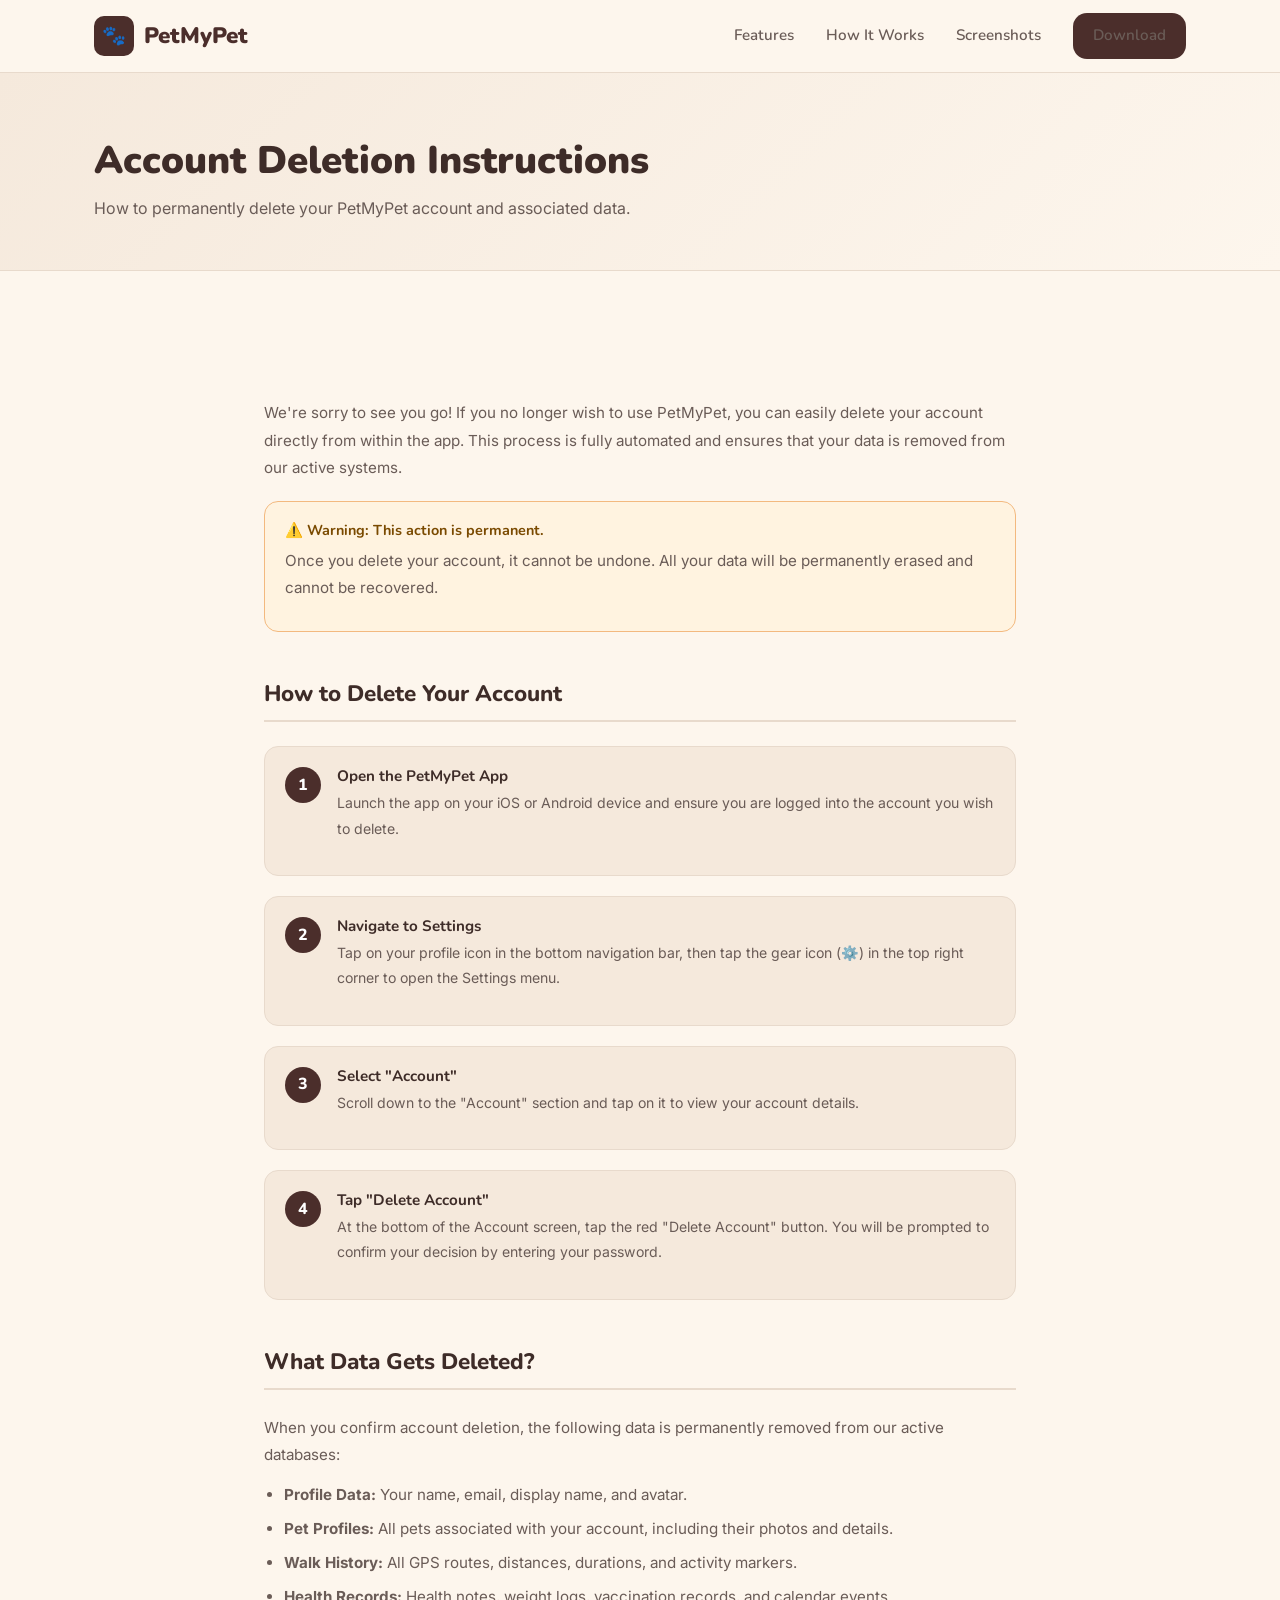
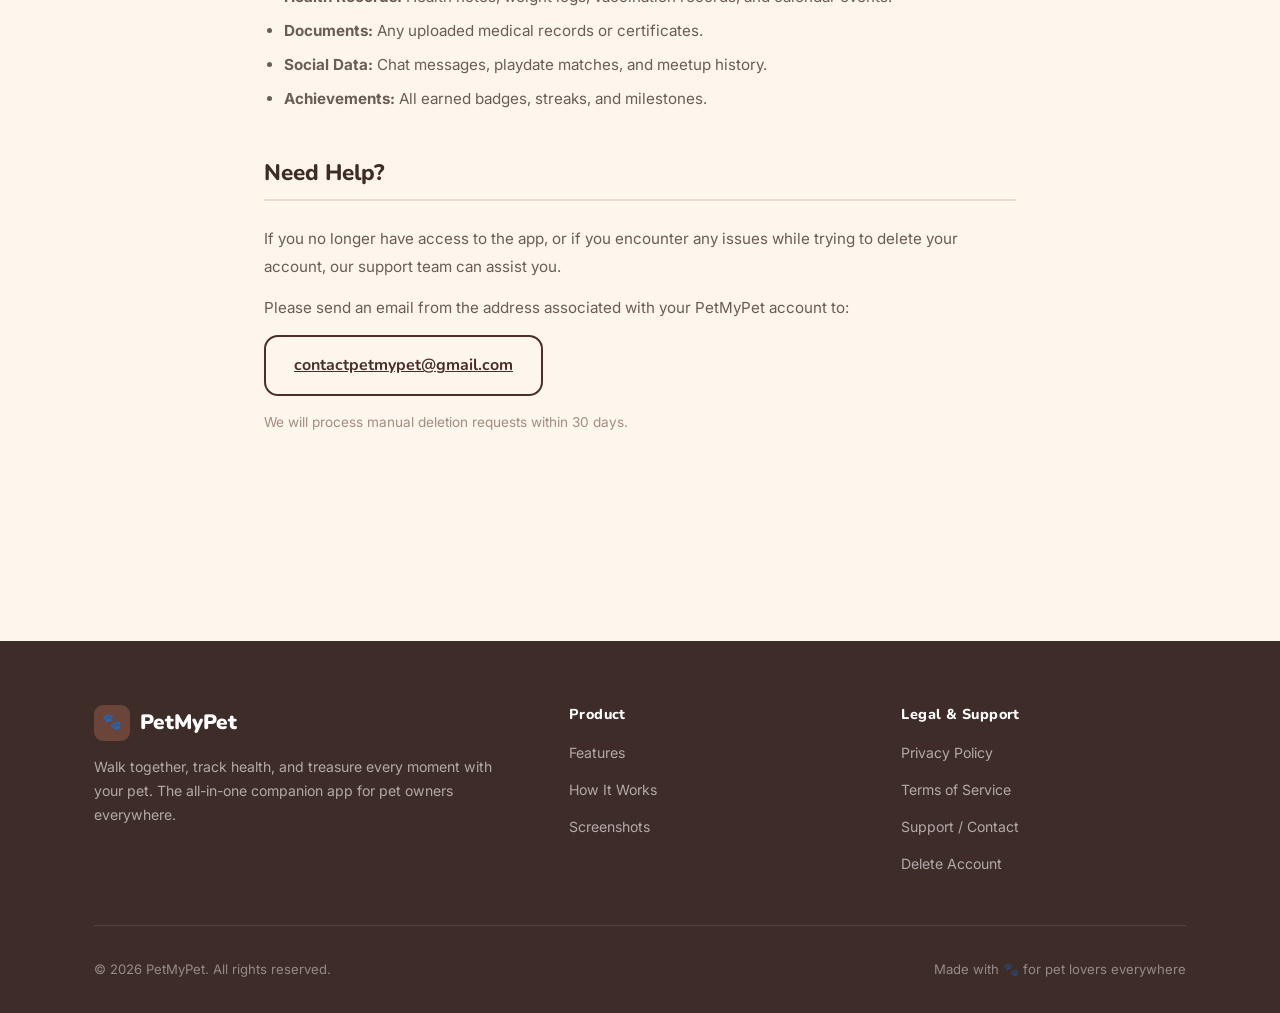
==== delete-account.html @ e05b7a48 "Initial commit: PetMyPet Landing Page and Supporting Pages" ====
<!DOCTYPE html>
<html lang="en">
<head>
  <meta charset="UTF-8" />
  <meta name="viewport" content="width=device-width, initial-scale=1.0" />
  <title>Account Deletion Instructions — PetMyPet</title>
  <meta name="description" content="Instructions on how to delete your PetMyPet account and data." />
  <link rel="stylesheet" href="css/style.css" />
  <link rel="preconnect" href="https://fonts.googleapis.com" />
  <link rel="preconnect" href="https://fonts.gstatic.com" crossorigin />
</head>
<body>

<!-- HEADER -->
<header class="header" role="banner">
  <div class="container">
    <div class="header-inner">
      <a href="index.html" class="logo" aria-label="PetMyPet Home">
        <div class="logo-icon" aria-hidden="true">🐾</div>
        PetMyPet
      </a>
      <nav class="nav" aria-label="Main navigation">
        <a href="index.html#features">Features</a>
        <a href="index.html#how-it-works">How It Works</a>
        <a href="index.html#screenshots">Screenshots</a>
        <a href="index.html#download" class="btn btn-primary btn-sm">Download</a>
      </nav>
      <button class="hamburger" aria-label="Open menu" aria-expanded="false">
        <span></span><span></span><span></span>
      </button>
    </div>
  </div>
  <nav class="mobile-nav" aria-label="Mobile navigation">
    <a href="index.html#features">Features</a>
    <a href="index.html#how-it-works">How It Works</a>
    <a href="index.html#screenshots">Screenshots</a>
    <a href="index.html#download">Download</a>
  </nav>
</header>

<!-- INNER HERO -->
<section class="inner-hero">
  <div class="container">
    <h1>Account Deletion Instructions</h1>
    <p>How to permanently delete your PetMyPet account and associated data.</p>
  </div>
</section>

<!-- CONTENT -->
<section class="inner-content">
  <div class="container" style="max-width: 800px; margin: 0 auto; padding: 64px 24px 96px;">
    
    <div class="inner-body">
      <p>We're sorry to see you go! If you no longer wish to use PetMyPet, you can easily delete your account directly from within the app. This process is fully automated and ensures that your data is removed from our active systems.</p>

      <div class="warning-box">
        <strong>⚠️ Warning: This action is permanent.</strong>
        <p>Once you delete your account, it cannot be undone. All your data will be permanently erased and cannot be recovered.</p>
      </div>

      <h3 style="font-family: 'Nunito', sans-serif; font-weight: 800; font-size: 1.4rem; margin: 48px 0 24px; padding-bottom: 12px; border-bottom: 2px solid var(--border);">How to Delete Your Account</h3>
      
      <div class="delete-steps">
        <div class="delete-step">
          <div class="delete-step-num">1</div>
          <div class="delete-step-body">
            <h4>Open the PetMyPet App</h4>
            <p>Launch the app on your iOS or Android device and ensure you are logged into the account you wish to delete.</p>
          </div>
        </div>
        <div class="delete-step">
          <div class="delete-step-num">2</div>
          <div class="delete-step-body">
            <h4>Navigate to Settings</h4>
            <p>Tap on your profile icon in the bottom navigation bar, then tap the gear icon (⚙️) in the top right corner to open the Settings menu.</p>
          </div>
        </div>
        <div class="delete-step">
          <div class="delete-step-num">3</div>
          <div class="delete-step-body">
            <h4>Select "Account"</h4>
            <p>Scroll down to the "Account" section and tap on it to view your account details.</p>
          </div>
        </div>
        <div class="delete-step">
          <div class="delete-step-num">4</div>
          <div class="delete-step-body">
            <h4>Tap "Delete Account"</h4>
            <p>At the bottom of the Account screen, tap the red "Delete Account" button. You will be prompted to confirm your decision by entering your password.</p>
          </div>
        </div>
      </div>

      <h3 style="font-family: 'Nunito', sans-serif; font-weight: 800; font-size: 1.4rem; margin: 48px 0 24px; padding-bottom: 12px; border-bottom: 2px solid var(--border);">What Data Gets Deleted?</h3>
      <p>When you confirm account deletion, the following data is permanently removed from our active databases:</p>
      <ul style="list-style: disc; padding-left: 20px; display: flex; flex-direction: column; gap: 8px; margin-bottom: 24px;">
        <li><strong>Profile Data:</strong> Your name, email, display name, and avatar.</li>
        <li><strong>Pet Profiles:</strong> All pets associated with your account, including their photos and details.</li>
        <li><strong>Walk History:</strong> All GPS routes, distances, durations, and activity markers.</li>
        <li><strong>Health Records:</strong> Health notes, weight logs, vaccination records, and calendar events.</li>
        <li><strong>Documents:</strong> Any uploaded medical records or certificates.</li>
        <li><strong>Social Data:</strong> Chat messages, playdate matches, and meetup history.</li>
        <li><strong>Achievements:</strong> All earned badges, streaks, and milestones.</li>
      </ul>

      <h3 style="font-family: 'Nunito', sans-serif; font-weight: 800; font-size: 1.4rem; margin: 48px 0 24px; padding-bottom: 12px; border-bottom: 2px solid var(--border);">Need Help?</h3>
      <p>If you no longer have access to the app, or if you encounter any issues while trying to delete your account, our support team can assist you.</p>
      <p>Please send an email from the address associated with your PetMyPet account to:</p>
      <p style="margin-top: 12px;">
        <a href="mailto:contactpetmypet@gmail.com" class="btn btn-outline">contactpetmypet@gmail.com</a>
      </p>
      <p style="font-size: 0.85rem; color: var(--muted); margin-top: 12px;">We will process manual deletion requests within 30 days.</p>

    </div>

  </div>
</section>

<!-- FOOTER -->
<footer class="footer" role="contentinfo">
  <div class="container">
    <div class="footer-top">
      <div class="footer-brand">
        <div class="footer-logo">
          <div class="footer-logo-icon" aria-hidden="true">🐾</div>
          PetMyPet
        </div>
        <p>Walk together, track health, and treasure every moment with your pet. The all-in-one companion app for pet owners everywhere.</p>
      </div>
      <div class="footer-col">
        <h5>Product</h5>
        <ul>
          <li><a href="index.html#features">Features</a></li>
          <li><a href="index.html#how-it-works">How It Works</a></li>
          <li><a href="index.html#screenshots">Screenshots</a></li>
        </ul>
      </div>
      <div class="footer-col">
        <h5>Legal &amp; Support</h5>
        <ul>
          <li><a href="privacy.html">Privacy Policy</a></li>
          <li><a href="terms.html">Terms of Service</a></li>
          <li><a href="support.html">Support / Contact</a></li>
          <li><a href="delete-account.html">Delete Account</a></li>
        </ul>
      </div>
    </div>
    <div class="footer-bottom">
      <p>&copy; 2026 PetMyPet. All rights reserved.</p>
      <p>Made with 🐾 for pet lovers everywhere</p>
    </div>
  </div>
</footer>

<script src="js/main.js"></script>
</body>
</html>
---- css/style.css ----
/* =========================================================
   PetMyPet — Main Stylesheet
   ========================================================= */

/* --- Google Fonts Import --- */
@import url('https://fonts.googleapis.com/css2?family=Nunito:wght@400;600;700;800;900&family=Inter:wght@400;500;600&display=swap');

/* --- CSS Variables --- */
:root {
  --bg:           #FDF6ED;
  --surface:      #F5E9DC;
  --primary:      #4B2E2B;
  --primary-hover:#6B453A;
  --muted:        #A68A7F;
  --text:         #3E2C28;
  --text-sec:     #6A5C57;
  --border:       #E8DACC;
  --sage:         #A9B388;
  --orange:       #F3B97F;
  --white:        #FFFFFF;
  --radius:       14px;
  --radius-sm:    8px;
  --shadow:       0 4px 24px rgba(75,46,43,0.08);
  --shadow-md:    0 8px 40px rgba(75,46,43,0.13);
  --transition:   0.3s ease;
}

/* --- Reset & Base --- */
*, *::before, *::after { box-sizing: border-box; margin: 0; padding: 0; }
html { scroll-behavior: smooth; font-size: 16px; }
body {
  font-family: 'Inter', sans-serif;
  background: var(--bg);
  color: var(--text);
  line-height: 1.7;
  overflow-x: hidden;
}
h1, h2, h3, h4, h5 {
  font-family: 'Nunito', sans-serif;
  color: var(--text);
  line-height: 1.25;
}
a { color: inherit; text-decoration: none; }
img { max-width: 100%; display: block; }
ul { list-style: none; }
button { cursor: pointer; font-family: inherit; }

/* --- Utility --- */
.container { max-width: 1140px; margin: 0 auto; padding: 0 24px; }
.section { padding: 96px 0; }
.section-sm { padding: 64px 0; }
.text-center { text-align: center; }
.text-muted { color: var(--text-sec); }

/* --- Buttons --- */
.btn {
  display: inline-flex;
  align-items: center;
  gap: 8px;
  padding: 14px 28px;
  border-radius: var(--radius);
  font-family: 'Nunito', sans-serif;
  font-weight: 700;
  font-size: 1rem;
  border: none;
  transition: background var(--transition), transform var(--transition), box-shadow var(--transition);
  cursor: pointer;
  white-space: nowrap;
}
.btn-primary {
  background: var(--primary);
  color: var(--white);
}
.btn-primary:hover {
  background: var(--primary-hover);
  transform: translateY(-2px);
  box-shadow: 0 6px 20px rgba(75,46,43,0.25);
}
.btn-outline {
  background: transparent;
  color: var(--primary);
  border: 2px solid var(--primary);
}
.btn-outline:hover {
  background: var(--primary);
  color: var(--white);
  transform: translateY(-2px);
}
.btn-sm { padding: 10px 20px; font-size: 0.9rem; }
.btn-lg { padding: 18px 36px; font-size: 1.1rem; }

/* --- Store Buttons --- */
.store-btn {
  display: inline-flex;
  align-items: center;
  gap: 10px;
  padding: 12px 22px;
  background: var(--primary);
  color: var(--white);
  border-radius: var(--radius);
  font-family: 'Nunito', sans-serif;
  font-weight: 700;
  font-size: 0.95rem;
  transition: background var(--transition), transform var(--transition), box-shadow var(--transition);
  border: none;
  text-decoration: none;
}
.store-btn:hover {
  background: var(--primary-hover);
  transform: translateY(-2px);
  box-shadow: 0 6px 20px rgba(75,46,43,0.25);
}
.store-btn svg { flex-shrink: 0; }
.store-btn-text { display: flex; flex-direction: column; line-height: 1.2; }
.store-btn-text small { font-size: 0.7rem; font-weight: 400; opacity: 0.85; }
.store-btn-text span { font-size: 1rem; font-weight: 800; }

/* =========================================================
   HEADER
   ========================================================= */
.header {
  position: sticky;
  top: 0;
  z-index: 1000;
  background: rgba(253,246,237,0.92);
  backdrop-filter: blur(12px);
  -webkit-backdrop-filter: blur(12px);
  border-bottom: 1px solid var(--border);
  transition: box-shadow var(--transition);
}
.header.scrolled { box-shadow: var(--shadow); }
.header-inner {
  display: flex;
  align-items: center;
  justify-content: space-between;
  height: 72px;
}
.logo {
  display: flex;
  align-items: center;
  gap: 10px;
  font-family: 'Nunito', sans-serif;
  font-weight: 900;
  font-size: 1.4rem;
  color: var(--primary);
}
.logo-icon {
  width: 40px; height: 40px;
  background: var(--primary);
  border-radius: 10px;
  display: flex; align-items: center; justify-content: center;
  color: var(--white);
  font-size: 1.2rem;
}
.nav { display: flex; align-items: center; gap: 32px; }
.nav a {
  font-family: 'Nunito', sans-serif;
  font-weight: 600;
  font-size: 0.95rem;
  color: var(--text-sec);
  transition: color var(--transition);
}
.nav a:hover { color: var(--primary); }
.hamburger {
  display: none;
  flex-direction: column;
  gap: 5px;
  background: none;
  border: none;
  padding: 4px;
  cursor: pointer;
}
.hamburger span {
  display: block;
  width: 24px; height: 2px;
  background: var(--primary);
  border-radius: 2px;
  transition: all var(--transition);
}
.mobile-nav {
  display: none;
  flex-direction: column;
  gap: 0;
  background: var(--bg);
  border-top: 1px solid var(--border);
  padding: 16px 24px;
}
.mobile-nav.open { display: flex; }
.mobile-nav a {
  font-family: 'Nunito', sans-serif;
  font-weight: 600;
  font-size: 1rem;
  color: var(--text);
  padding: 12px 0;
  border-bottom: 1px solid var(--border);
  transition: color var(--transition);
}
.mobile-nav a:last-child { border-bottom: none; }
.mobile-nav a:hover { color: var(--primary); }

/* =========================================================
   HERO
   ========================================================= */
.hero {
  position: relative;
  overflow: hidden;
  padding: 100px 0 80px;
  background: linear-gradient(135deg, #FDF6ED 0%, #F5E9DC 50%, #FDF6ED 100%);
}
.hero-bg-gradient {
  position: absolute;
  inset: 0;
  background:
    radial-gradient(ellipse 60% 50% at 70% 40%, rgba(243,185,127,0.18) 0%, transparent 70%),
    radial-gradient(ellipse 40% 40% at 20% 70%, rgba(169,179,136,0.12) 0%, transparent 70%);
  animation: gradientShift 8s ease-in-out infinite alternate;
  pointer-events: none;
}
@keyframes gradientShift {
  0%   { opacity: 0.7; transform: scale(1); }
  100% { opacity: 1;   transform: scale(1.05); }
}
.paw-bg {
  position: absolute;
  inset: 0;
  pointer-events: none;
  overflow: hidden;
}
.paw-bg::before, .paw-bg::after {
  content: '🐾';
  position: absolute;
  font-size: 120px;
  opacity: 0.04;
}
.paw-bg::before { top: 10%; left: 5%; transform: rotate(-20deg); }
.paw-bg::after  { bottom: 15%; right: 5%; transform: rotate(15deg); }

.hero-inner {
  position: relative;
  display: grid;
  grid-template-columns: 1fr 1fr;
  gap: 64px;
  align-items: center;
}
.hero-content { max-width: 560px; }
.hero-badge {
  display: inline-flex;
  align-items: center;
  gap: 6px;
  background: var(--surface);
  border: 1px solid var(--border);
  border-radius: 100px;
  padding: 6px 16px;
  font-size: 0.82rem;
  font-weight: 600;
  color: var(--primary);
  margin-bottom: 24px;
}
.hero h1 {
  font-size: clamp(2.2rem, 4vw, 3.2rem);
  font-weight: 900;
  line-height: 1.15;
  margin-bottom: 20px;
  color: var(--text);
}
.hero h1 .accent { color: var(--primary); }
.hero p {
  font-size: 1.1rem;
  color: var(--text-sec);
  margin-bottom: 36px;
  line-height: 1.75;
}
.hero-actions {
  display: flex;
  flex-wrap: wrap;
  gap: 14px;
  margin-bottom: 36px;
}
.hero-waitlist {
  display: flex;
  gap: 10px;
  flex-wrap: wrap;
}
.hero-waitlist input {
  flex: 1;
  min-width: 220px;
  padding: 14px 18px;
  border: 1.5px solid var(--border);
  border-radius: var(--radius);
  background: var(--white);
  font-family: 'Inter', sans-serif;
  font-size: 0.95rem;
  color: var(--text);
  outline: none;
  transition: border-color var(--transition), box-shadow var(--transition);
}
.hero-waitlist input:focus {
  border-color: var(--primary);
  box-shadow: 0 0 0 3px rgba(75,46,43,0.1);
}
.hero-waitlist input::placeholder { color: var(--muted); }

/* Phone Mockup */
.hero-visual { display: flex; justify-content: center; align-items: center; }
.phone-mockup-wrap {
  position: relative;
  display: flex;
  justify-content: center;
}
.phone-mockup {
  width: 280px;
  background: var(--primary);
  border-radius: 40px;
  padding: 12px;
  box-shadow: var(--shadow-md), 0 0 0 2px rgba(75,46,43,0.12);
  position: relative;
  animation: floatPhone 4s ease-in-out infinite;
}
@keyframes floatPhone {
  0%, 100% { transform: translateY(0px); }
  50%       { transform: translateY(-12px); }
}
.phone-screen {
  background: var(--bg);
  border-radius: 30px;
  overflow: hidden;
  aspect-ratio: 9/19;
  display: flex;
  flex-direction: column;
}
.phone-notch {
  width: 80px; height: 22px;
  background: var(--primary);
  border-radius: 0 0 14px 14px;
  margin: 0 auto 8px;
}
.phone-ui {
  padding: 0 14px 14px;
  flex: 1;
  display: flex;
  flex-direction: column;
  gap: 10px;
}
.phone-ui-header {
  display: flex;
  justify-content: space-between;
  align-items: center;
}
.phone-ui-title {
  font-family: 'Nunito', sans-serif;
  font-weight: 800;
  font-size: 0.9rem;
  color: var(--text);
}
.phone-ui-avatar {
  width: 28px; height: 28px;
  border-radius: 50%;
  background: var(--orange);
}
.phone-ui-card {
  background: var(--surface);
  border-radius: 12px;
  padding: 10px 12px;
  border: 1px solid var(--border);
}
.phone-ui-card-title {
  font-family: 'Nunito', sans-serif;
  font-weight: 700;
  font-size: 0.72rem;
  color: var(--text);
  margin-bottom: 4px;
}
.phone-ui-bar-wrap { display: flex; flex-direction: column; gap: 4px; }
.phone-ui-bar {
  height: 6px;
  border-radius: 6px;
  background: var(--border);
  overflow: hidden;
}
.phone-ui-bar-fill {
  height: 100%;
  border-radius: 6px;
  background: var(--primary);
}
.phone-ui-map {
  background: linear-gradient(135deg, #d4e6c3, #b8d4a8);
  border-radius: 12px;
  height: 80px;
  display: flex;
  align-items: center;
  justify-content: center;
  font-size: 1.8rem;
  position: relative;
  overflow: hidden;
}
.phone-ui-map::after {
  content: '';
  position: absolute;
  width: 60%;
  height: 3px;
  background: var(--primary);
  border-radius: 2px;
  top: 50%;
  left: 20%;
  transform: rotate(-15deg);
  opacity: 0.6;
}
.phone-ui-stats {
  display: grid;
  grid-template-columns: 1fr 1fr;
  gap: 8px;
}
.phone-ui-stat {
  background: var(--surface);
  border-radius: 10px;
  padding: 8px 10px;
  border: 1px solid var(--border);
}
.phone-ui-stat-val {
  font-family: 'Nunito', sans-serif;
  font-weight: 800;
  font-size: 0.9rem;
  color: var(--primary);
}
.phone-ui-stat-label {
  font-size: 0.62rem;
  color: var(--text-sec);
}
.phone-mockup-deco {
  position: absolute;
  width: 60px; height: 60px;
  border-radius: 50%;
  background: var(--orange);
  opacity: 0.25;
  top: -20px; right: -20px;
}
.phone-mockup-deco2 {
  position: absolute;
  width: 40px; height: 40px;
  border-radius: 50%;
  background: var(--sage);
  opacity: 0.3;
  bottom: 20px; left: -20px;
}

/* =========================================================
   SECTION HEADINGS
   ========================================================= */
.section-tag {
  display: inline-block;
  background: var(--surface);
  color: var(--primary);
  font-family: 'Nunito', sans-serif;
  font-weight: 700;
  font-size: 0.8rem;
  letter-spacing: 0.08em;
  text-transform: uppercase;
  padding: 5px 14px;
  border-radius: 100px;
  border: 1px solid var(--border);
  margin-bottom: 14px;
}
.section-heading {
  font-size: clamp(1.8rem, 3vw, 2.5rem);
  font-weight: 900;
  margin-bottom: 16px;
}
.section-sub {
  font-size: 1.05rem;
  color: var(--text-sec);
  max-width: 560px;
  margin: 0 auto 48px;
}

/* =========================================================
   FEATURE SECTIONS (alternating)
   ========================================================= */
.features { background: var(--bg); }
.feature-block {
  display: grid;
  grid-template-columns: 1fr 1fr;
  gap: 72px;
  align-items: center;
  padding: 72px 0;
  border-bottom: 1px solid var(--border);
}
.feature-block:last-child { border-bottom: none; }
.feature-block.reverse { direction: rtl; }
.feature-block.reverse > * { direction: ltr; }

.feature-content {}
.feature-icon-wrap {
  width: 52px; height: 52px;
  border-radius: 14px;
  background: var(--surface);
  border: 1px solid var(--border);
  display: flex; align-items: center; justify-content: center;
  font-size: 1.5rem;
  margin-bottom: 20px;
}
.feature-content h3 {
  font-size: 1.7rem;
  font-weight: 800;
  margin-bottom: 14px;
}
.feature-content p {
  color: var(--text-sec);
  margin-bottom: 24px;
  line-height: 1.75;
}
.feature-list {
  display: flex;
  flex-direction: column;
  gap: 10px;
}
.feature-list li {
  display: flex;
  align-items: flex-start;
  gap: 10px;
  font-size: 0.95rem;
  color: var(--text-sec);
}
.feature-list li::before {
  content: '';
  flex-shrink: 0;
  width: 18px; height: 18px;
  border-radius: 50%;
  background: var(--sage);
  margin-top: 3px;
  display: flex; align-items: center; justify-content: center;
  background-image: url("data:image/svg+xml,%3Csvg xmlns='http://www.w3.org/2000/svg' width='10' height='10' viewBox='0 0 10 10'%3E%3Cpath d='M2 5l2 2 4-4' stroke='%23fff' stroke-width='1.5' fill='none' stroke-linecap='round' stroke-linejoin='round'/%3E%3C/svg%3E");
  background-repeat: no-repeat;
  background-position: center;
}

.feature-phone {
  display: flex;
  justify-content: center;
}
.feature-phone-mockup {
  width: 220px;
  background: var(--primary);
  border-radius: 36px;
  padding: 10px;
  box-shadow: var(--shadow-md);
}
.feature-phone-screen {
  background: var(--bg);
  border-radius: 28px;
  overflow: hidden;
  aspect-ratio: 9/19;
  display: flex;
  flex-direction: column;
  padding: 12px;
  gap: 8px;
}
.feature-phone-notch {
  width: 60px; height: 16px;
  background: var(--primary);
  border-radius: 0 0 10px 10px;
  margin: 0 auto 4px;
}
.fp-header {
  font-family: 'Nunito', sans-serif;
  font-weight: 800;
  font-size: 0.75rem;
  color: var(--text);
  padding-bottom: 6px;
  border-bottom: 1px solid var(--border);
}
.fp-card {
  background: var(--surface);
  border-radius: 10px;
  padding: 8px 10px;
  border: 1px solid var(--border);
}
.fp-card-title {
  font-family: 'Nunito', sans-serif;
  font-weight: 700;
  font-size: 0.65rem;
  color: var(--text);
  margin-bottom: 4px;
}
.fp-row {
  display: flex;
  justify-content: space-between;
  align-items: center;
  gap: 6px;
}
.fp-tag {
  background: var(--primary);
  color: var(--white);
  font-size: 0.55rem;
  font-weight: 700;
  padding: 2px 7px;
  border-radius: 100px;
}
.fp-tag-sage {
  background: var(--sage);
  color: var(--white);
  font-size: 0.55rem;
  font-weight: 700;
  padding: 2px 7px;
  border-radius: 100px;
}
.fp-tag-orange {
  background: var(--orange);
  color: var(--text);
  font-size: 0.55rem;
  font-weight: 700;
  padding: 2px 7px;
  border-radius: 100px;
}
.fp-map {
  background: linear-gradient(135deg, #d4e6c3, #b8d4a8);
  border-radius: 10px;
  height: 60px;
  display: flex; align-items: center; justify-content: center;
  font-size: 1.4rem;
}
.fp-bar-wrap { display: flex; flex-direction: column; gap: 4px; }
.fp-bar {
  height: 5px;
  border-radius: 5px;
  background: var(--border);
  overflow: hidden;
}
.fp-bar-fill {
  height: 100%;
  border-radius: 5px;
}
.fp-avatars {
  display: flex;
  gap: -4px;
}
.fp-avatar {
  width: 22px; height: 22px;
  border-radius: 50%;
  border: 2px solid var(--white);
  margin-left: -4px;
}
.fp-avatar:first-child { margin-left: 0; }

/* =========================================================
   HOW IT WORKS
   ========================================================= */
.how-it-works { background: var(--surface); }
.steps-grid {
  display: grid;
  grid-template-columns: repeat(3, 1fr);
  gap: 32px;
  position: relative;
}
.steps-grid::before {
  content: '';
  position: absolute;
  top: 36px;
  left: calc(16.66% + 20px);
  right: calc(16.66% + 20px);
  height: 2px;
  background: var(--border);
  z-index: 0;
}
.step-card {
  background: var(--bg);
  border-radius: var(--radius);
  padding: 36px 28px;
  border: 1px solid var(--border);
  text-align: center;
  position: relative;
  z-index: 1;
  box-shadow: var(--shadow);
  transition: transform var(--transition), box-shadow var(--transition);
}
.step-card:hover {
  transform: translateY(-4px);
  box-shadow: var(--shadow-md);
}
.step-number {
  width: 52px; height: 52px;
  border-radius: 50%;
  background: var(--primary);
  color: var(--white);
  font-family: 'Nunito', sans-serif;
  font-weight: 900;
  font-size: 1.2rem;
  display: flex; align-items: center; justify-content: center;
  margin: 0 auto 20px;
}
.step-icon { font-size: 2.4rem; margin-bottom: 16px; }
.step-card h3 {
  font-size: 1.1rem;
  font-weight: 800;
  margin-bottom: 10px;
}
.step-card p { font-size: 0.9rem; color: var(--text-sec); }
.step-pets {
  display: flex;
  flex-wrap: wrap;
  gap: 6px;
  justify-content: center;
  margin-top: 12px;
}
.step-pet-tag {
  background: var(--surface);
  border: 1px solid var(--border);
  border-radius: 100px;
  padding: 3px 10px;
  font-size: 0.72rem;
  font-weight: 600;
  color: var(--text-sec);
}

/* =========================================================
   SCREENSHOT CAROUSEL
   ========================================================= */
.screenshots { background: var(--bg); overflow: hidden; }
.carousel-track-wrap {
  overflow-x: auto;
  scrollbar-width: none;
  -ms-overflow-style: none;
  padding-bottom: 16px;
  cursor: grab;
}
.carousel-track-wrap::-webkit-scrollbar { display: none; }
.carousel-track-wrap:active { cursor: grabbing; }
.carousel-track {
  display: flex;
  gap: 24px;
  padding: 16px 24px 8px;
  width: max-content;
}
.carousel-item {
  flex-shrink: 0;
  width: 200px;
}
.carousel-phone {
  width: 200px;
  background: var(--primary);
  border-radius: 32px;
  padding: 9px;
  box-shadow: var(--shadow-md);
  transition: transform var(--transition);
}
.carousel-phone:hover { transform: scale(1.03) translateY(-4px); }
.carousel-screen {
  background: var(--bg);
  border-radius: 25px;
  overflow: hidden;
  aspect-ratio: 9/19;
  display: flex;
  flex-direction: column;
  padding: 10px;
  gap: 7px;
}
.carousel-notch {
  width: 55px; height: 14px;
  background: var(--primary);
  border-radius: 0 0 9px 9px;
  margin: 0 auto 4px;
}
.cs-label {
  font-family: 'Nunito', sans-serif;
  font-weight: 800;
  font-size: 0.62rem;
  color: var(--text);
  text-align: center;
  margin-top: 4px;
  color: var(--text-sec);
}
.cs-title {
  font-family: 'Nunito', sans-serif;
  font-weight: 800;
  font-size: 0.68rem;
  color: var(--text);
  padding-bottom: 5px;
  border-bottom: 1px solid var(--border);
}
.cs-card {
  background: var(--surface);
  border-radius: 8px;
  padding: 6px 8px;
  border: 1px solid var(--border);
}
.cs-card-title {
  font-family: 'Nunito', sans-serif;
  font-weight: 700;
  font-size: 0.58rem;
  color: var(--text);
  margin-bottom: 3px;
}
.cs-bar {
  height: 4px;
  border-radius: 4px;
  background: var(--border);
  overflow: hidden;
  margin-bottom: 2px;
}
.cs-bar-fill {
  height: 100%;
  border-radius: 4px;
}
.cs-map {
  background: linear-gradient(135deg, #d4e6c3, #b8d4a8);
  border-radius: 8px;
  height: 55px;
  display: flex; align-items: center; justify-content: center;
  font-size: 1.2rem;
}
.cs-avatar-row {
  display: flex;
  gap: 4px;
  align-items: center;
}
.cs-avatar {
  width: 20px; height: 20px;
  border-radius: 50%;
  background: var(--orange);
  border: 1.5px solid var(--white);
}
.cs-avatar.sage { background: var(--sage); }
.cs-avatar.muted { background: var(--muted); }
.cs-dot-row {
  display: flex;
  gap: 3px;
  justify-content: center;
  margin-top: 4px;
}
.cs-dot {
  width: 5px; height: 5px;
  border-radius: 50%;
  background: var(--border);
}
.cs-dot.active { background: var(--primary); }
.carousel-nav {
  display: flex;
  justify-content: center;
  gap: 12px;
  margin-top: 32px;
}
.carousel-nav button {
  width: 44px; height: 44px;
  border-radius: 50%;
  border: 1.5px solid var(--border);
  background: var(--white);
  color: var(--primary);
  font-size: 1.1rem;
  display: flex; align-items: center; justify-content: center;
  transition: all var(--transition);
  box-shadow: var(--shadow);
}
.carousel-nav button:hover {
  background: var(--primary);
  color: var(--white);
  border-color: var(--primary);
}

/* =========================================================
   ACHIEVEMENTS
   ========================================================= */
.achievements { background: var(--surface); }
.achievements-grid {
  display: grid;
  grid-template-columns: repeat(auto-fit, minmax(220px, 1fr));
  gap: 24px;
}
.achievement-card {
  background: var(--bg);
  border-radius: var(--radius);
  padding: 28px 24px;
  border: 1px solid var(--border);
  text-align: center;
  box-shadow: var(--shadow);
  transition: transform var(--transition), box-shadow var(--transition);
}
.achievement-card:hover {
  transform: translateY(-4px);
  box-shadow: var(--shadow-md);
}
.achievement-icon { font-size: 2.4rem; margin-bottom: 14px; }
.achievement-card h4 {
  font-size: 1rem;
  font-weight: 800;
  margin-bottom: 8px;
}
.achievement-card p { font-size: 0.85rem; color: var(--text-sec); }
.badge-row {
  display: flex;
  justify-content: center;
  gap: 6px;
  margin-top: 12px;
}
.badge {
  width: 28px; height: 28px;
  border-radius: 50%;
  display: flex; align-items: center; justify-content: center;
  font-size: 0.9rem;
}
.badge-gold { background: #F3B97F; }
.badge-silver { background: #D0C8C0; }
.badge-sage { background: var(--sage); }

/* =========================================================
   SOCIAL PROOF
   ========================================================= */
.social-proof { background: var(--bg); }
.stats-row {
  display: grid;
  grid-template-columns: repeat(auto-fit, minmax(180px, 1fr));
  gap: 24px;
  margin-bottom: 64px;
}
.stat-card {
  background: var(--surface);
  border-radius: var(--radius);
  padding: 28px 20px;
  text-align: center;
  border: 1px solid var(--border);
  box-shadow: var(--shadow);
}
.stat-number {
  font-family: 'Nunito', sans-serif;
  font-weight: 900;
  font-size: 2.2rem;
  color: var(--primary);
  line-height: 1;
  margin-bottom: 6px;
}
.stat-label { font-size: 0.85rem; color: var(--text-sec); font-weight: 500; }
.reviews-grid {
  display: grid;
  grid-template-columns: repeat(auto-fit, minmax(280px, 1fr));
  gap: 24px;
}
.review-card {
  background: var(--surface);
  border-radius: var(--radius);
  padding: 28px;
  border: 1px solid var(--border);
  box-shadow: var(--shadow);
  transition: transform var(--transition);
}
.review-card:hover { transform: translateY(-3px); }
.review-stars { color: var(--orange); font-size: 1rem; margin-bottom: 14px; letter-spacing: 2px; }
.review-text {
  font-size: 0.95rem;
  color: var(--text-sec);
  line-height: 1.7;
  margin-bottom: 18px;
  font-style: italic;
}
.review-author {
  display: flex;
  align-items: center;
  gap: 12px;
}
.review-avatar {
  width: 40px; height: 40px;
  border-radius: 50%;
  display: flex; align-items: center; justify-content: center;
  font-size: 1.1rem;
  font-weight: 700;
  font-family: 'Nunito', sans-serif;
  color: var(--white);
  flex-shrink: 0;
}
.review-name { font-weight: 700; font-size: 0.9rem; }
.review-sub { font-size: 0.78rem; color: var(--muted); }

/* =========================================================
   WAITLIST
   ========================================================= */
.waitlist-section {
  background: var(--primary);
  position: relative;
  overflow: hidden;
}
.waitlist-section::before {
  content: '🐾';
  position: absolute;
  font-size: 200px;
  opacity: 0.04;
  top: -40px;
  right: -40px;
}
.waitlist-section::after {
  content: '🐾';
  position: absolute;
  font-size: 150px;
  opacity: 0.04;
  bottom: -30px;
  left: -30px;
  transform: rotate(30deg);
}
.waitlist-inner { position: relative; z-index: 1; }
.waitlist-section h2 {
  color: var(--white);
  font-size: clamp(1.8rem, 3vw, 2.4rem);
  margin-bottom: 12px;
}
.waitlist-section p { color: rgba(255,255,255,0.75); margin-bottom: 36px; font-size: 1.05rem; }
.waitlist-form {
  display: flex;
  gap: 12px;
  max-width: 520px;
  margin: 0 auto;
  flex-wrap: wrap;
}
.waitlist-form input {
  flex: 1;
  min-width: 240px;
  padding: 16px 20px;
  border-radius: var(--radius);
  border: none;
  background: rgba(255,255,255,0.15);
  color: var(--white);
  font-family: 'Inter', sans-serif;
  font-size: 0.95rem;
  outline: none;
  transition: background var(--transition), box-shadow var(--transition);
  backdrop-filter: blur(4px);
}
.waitlist-form input::placeholder { color: rgba(255,255,255,0.55); }
.waitlist-form input:focus {
  background: rgba(255,255,255,0.22);
  box-shadow: 0 0 0 3px rgba(255,255,255,0.2);
}
.waitlist-form button {
  padding: 16px 28px;
  border-radius: var(--radius);
  border: none;
  background: var(--white);
  color: var(--primary);
  font-family: 'Nunito', sans-serif;
  font-weight: 800;
  font-size: 1rem;
  cursor: pointer;
  transition: background var(--transition), transform var(--transition);
  white-space: nowrap;
}
.waitlist-form button:hover {
  background: var(--bg);
  transform: translateY(-2px);
}
.waitlist-success {
  display: none;
  color: var(--white);
  font-family: 'Nunito', sans-serif;
  font-weight: 700;
  font-size: 1.1rem;
  margin-top: 16px;
}

/* =========================================================
   FOOTER
   ========================================================= */
.footer {
  background: var(--text);
  color: rgba(255,255,255,0.8);
  padding: 64px 0 32px;
}
.footer-top {
  display: grid;
  grid-template-columns: 1.5fr 1fr 1fr;
  gap: 48px;
  padding-bottom: 48px;
  border-bottom: 1px solid rgba(255,255,255,0.1);
  margin-bottom: 32px;
}
.footer-brand {}
.footer-logo {
  display: flex;
  align-items: center;
  gap: 10px;
  font-family: 'Nunito', sans-serif;
  font-weight: 900;
  font-size: 1.3rem;
  color: var(--white);
  margin-bottom: 14px;
}
.footer-logo-icon {
  width: 36px; height: 36px;
  background: var(--primary-hover);
  border-radius: 9px;
  display: flex; align-items: center; justify-content: center;
  font-size: 1rem;
}
.footer-brand p {
  font-size: 0.88rem;
  line-height: 1.7;
  margin-bottom: 20px;
  color: rgba(255,255,255,0.6);
}
.footer-store-btns { display: flex; flex-direction: column; gap: 10px; }
.footer-store-btn {
  display: inline-flex;
  align-items: center;
  gap: 8px;
  padding: 10px 16px;
  background: rgba(255,255,255,0.1);
  color: var(--white);
  border-radius: var(--radius-sm);
  font-family: 'Nunito', sans-serif;
  font-weight: 700;
  font-size: 0.85rem;
  transition: background var(--transition);
  border: 1px solid rgba(255,255,255,0.15);
}
.footer-store-btn:hover { background: rgba(255,255,255,0.18); }
.footer-col h5 {
  font-family: 'Nunito', sans-serif;
  font-weight: 800;
  font-size: 0.9rem;
  color: var(--white);
  margin-bottom: 16px;
  letter-spacing: 0.03em;
}
.footer-col ul { display: flex; flex-direction: column; gap: 10px; }
.footer-col ul li a {
  font-size: 0.88rem;
  color: rgba(255,255,255,0.6);
  transition: color var(--transition);
}
.footer-col ul li a:hover { color: var(--white); }
.footer-social {
  display: flex;
  gap: 12px;
  margin-top: 8px;
}
.social-icon {
  width: 38px; height: 38px;
  border-radius: var(--radius-sm);
  background: rgba(255,255,255,0.1);
  border: 1px solid rgba(255,255,255,0.15);
  display: flex; align-items: center; justify-content: center;
  color: rgba(255,255,255,0.7);
  font-size: 1rem;
  transition: background var(--transition), color var(--transition);
}
.social-icon:hover {
  background: rgba(255,255,255,0.2);
  color: var(--white);
}
.footer-bottom {
  display: flex;
  justify-content: space-between;
  align-items: center;
  flex-wrap: wrap;
  gap: 12px;
}
.footer-bottom p { font-size: 0.82rem; color: rgba(255,255,255,0.45); }

/* =========================================================
   FADE-IN ANIMATIONS
   ========================================================= */
.fade-in {
  opacity: 0;
  transform: translateY(28px);
  transition: opacity 0.65s ease, transform 0.65s ease;
}
.fade-in.visible {
  opacity: 1;
  transform: translateY(0);
}
.fade-in-delay-1 { transition-delay: 0.1s; }
.fade-in-delay-2 { transition-delay: 0.2s; }
.fade-in-delay-3 { transition-delay: 0.3s; }
.fade-in-delay-4 { transition-delay: 0.4s; }

/* =========================================================
   INNER PAGE STYLES (Privacy, Terms, Support, Delete)
   ========================================================= */
.inner-hero {
  background: linear-gradient(135deg, var(--surface) 0%, var(--bg) 100%);
  padding: 64px 0 48px;
  border-bottom: 1px solid var(--border);
}
.inner-hero h1 { font-size: clamp(1.8rem, 3vw, 2.6rem); font-weight: 900; margin-bottom: 10px; }
.inner-hero p { color: var(--text-sec); font-size: 1rem; }
.inner-content { padding: 64px 0 96px; }
.inner-content-wrap {
  display: grid;
  grid-template-columns: 240px 1fr;
  gap: 48px;
  align-items: start;
}
.inner-toc {
  position: sticky;
  top: 90px;
  background: var(--surface);
  border-radius: var(--radius);
  padding: 24px;
  border: 1px solid var(--border);
}
.inner-toc h4 {
  font-size: 0.8rem;
  font-weight: 800;
  text-transform: uppercase;
  letter-spacing: 0.08em;
  color: var(--muted);
  margin-bottom: 14px;
}
.inner-toc ul { display: flex; flex-direction: column; gap: 6px; }
.inner-toc ul li a {
  font-size: 0.85rem;
  color: var(--text-sec);
  transition: color var(--transition);
  display: block;
  padding: 3px 0;
}
.inner-toc ul li a:hover { color: var(--primary); }
.inner-toc ul li a.active { color: var(--primary); font-weight: 700; }
.inner-body {}
.inner-body section { margin-bottom: 48px; }
.inner-body h2 {
  font-size: 1.4rem;
  font-weight: 800;
  margin-bottom: 16px;
  padding-bottom: 10px;
  border-bottom: 2px solid var(--border);
  scroll-margin-top: 100px;
}
.inner-body h3 {
  font-size: 1.1rem;
  font-weight: 700;
  margin: 20px 0 10px;
}
.inner-body p {
  font-size: 0.95rem;
  color: var(--text-sec);
  line-height: 1.8;
  margin-bottom: 14px;
}
.inner-body ul {
  list-style: disc;
  padding-left: 20px;
  display: flex;
  flex-direction: column;
  gap: 6px;
  margin-bottom: 14px;
}
.inner-body ul li {
  font-size: 0.95rem;
  color: var(--text-sec);
  line-height: 1.7;
}
.inner-body a { color: var(--primary); text-decoration: underline; }
.effective-date {
  background: var(--surface);
  border-left: 3px solid var(--primary);
  border-radius: 0 var(--radius-sm) var(--radius-sm) 0;
  padding: 12px 16px;
  font-size: 0.88rem;
  color: var(--text-sec);
  margin-bottom: 32px;
}

/* Support FAQ */
.faq-list { display: flex; flex-direction: column; gap: 12px; }
.faq-item {
  background: var(--surface);
  border-radius: var(--radius);
  border: 1px solid var(--border);
  overflow: hidden;
}
.faq-question {
  width: 100%;
  background: none;
  border: none;
  padding: 18px 20px;
  text-align: left;
  font-family: 'Nunito', sans-serif;
  font-weight: 700;
  font-size: 0.95rem;
  color: var(--text);
  cursor: pointer;
  display: flex;
  justify-content: space-between;
  align-items: center;
  transition: background var(--transition);
}
.faq-question:hover { background: var(--border); }
.faq-question .faq-arrow {
  transition: transform var(--transition);
  font-size: 0.8rem;
  color: var(--muted);
}
.faq-item.open .faq-arrow { transform: rotate(180deg); }
.faq-answer {
  display: none;
  padding: 0 20px 18px;
  font-size: 0.92rem;
  color: var(--text-sec);
  line-height: 1.75;
}
.faq-item.open .faq-answer { display: block; }

/* Delete Account page */
.delete-steps { display: flex; flex-direction: column; gap: 20px; margin: 24px 0; }
.delete-step {
  display: flex;
  gap: 16px;
  align-items: flex-start;
  background: var(--surface);
  border-radius: var(--radius);
  padding: 20px;
  border: 1px solid var(--border);
}
.delete-step-num {
  width: 36px; height: 36px;
  border-radius: 50%;
  background: var(--primary);
  color: var(--white);
  font-family: 'Nunito', sans-serif;
  font-weight: 800;
  font-size: 1rem;
  display: flex; align-items: center; justify-content: center;
  flex-shrink: 0;
}
.delete-step-body h4 {
  font-size: 0.95rem;
  font-weight: 700;
  margin-bottom: 4px;
}
.delete-step-body p { font-size: 0.88rem; color: var(--text-sec); }
.warning-box {
  background: #FFF3E0;
  border: 1px solid var(--orange);
  border-radius: var(--radius);
  padding: 16px 20px;
  font-size: 0.9rem;
  color: #7A4A00;
  margin: 20px 0;
}
.warning-box strong { display: block; margin-bottom: 4px; font-family: 'Nunito', sans-serif; }

/* =========================================================
   RESPONSIVE
   ========================================================= */
@media (max-width: 900px) {
  .hero-inner { grid-template-columns: 1fr; text-align: center; }
  .hero-actions { justify-content: center; }
  .hero-waitlist { justify-content: center; }
  .hero-visual { margin-top: 40px; }
  .feature-block { grid-template-columns: 1fr; gap: 40px; }
  .feature-block.reverse { direction: ltr; }
  .feature-phone { order: -1; }
  .steps-grid { grid-template-columns: 1fr; }
  .steps-grid::before { display: none; }
  .footer-top { grid-template-columns: 1fr; gap: 32px; }
  .inner-content-wrap { grid-template-columns: 1fr; }
  .inner-toc { position: static; }
}
@media (max-width: 640px) {
  .nav { display: none; }
  .hamburger { display: flex; }
  .section { padding: 64px 0; }
  .hero { padding: 64px 0 48px; }
  .hero h1 { font-size: 2rem; }
  .phone-mockup { width: 220px; }
  .footer-bottom { flex-direction: column; text-align: center; }
  .reviews-grid { grid-template-columns: 1fr; }
}
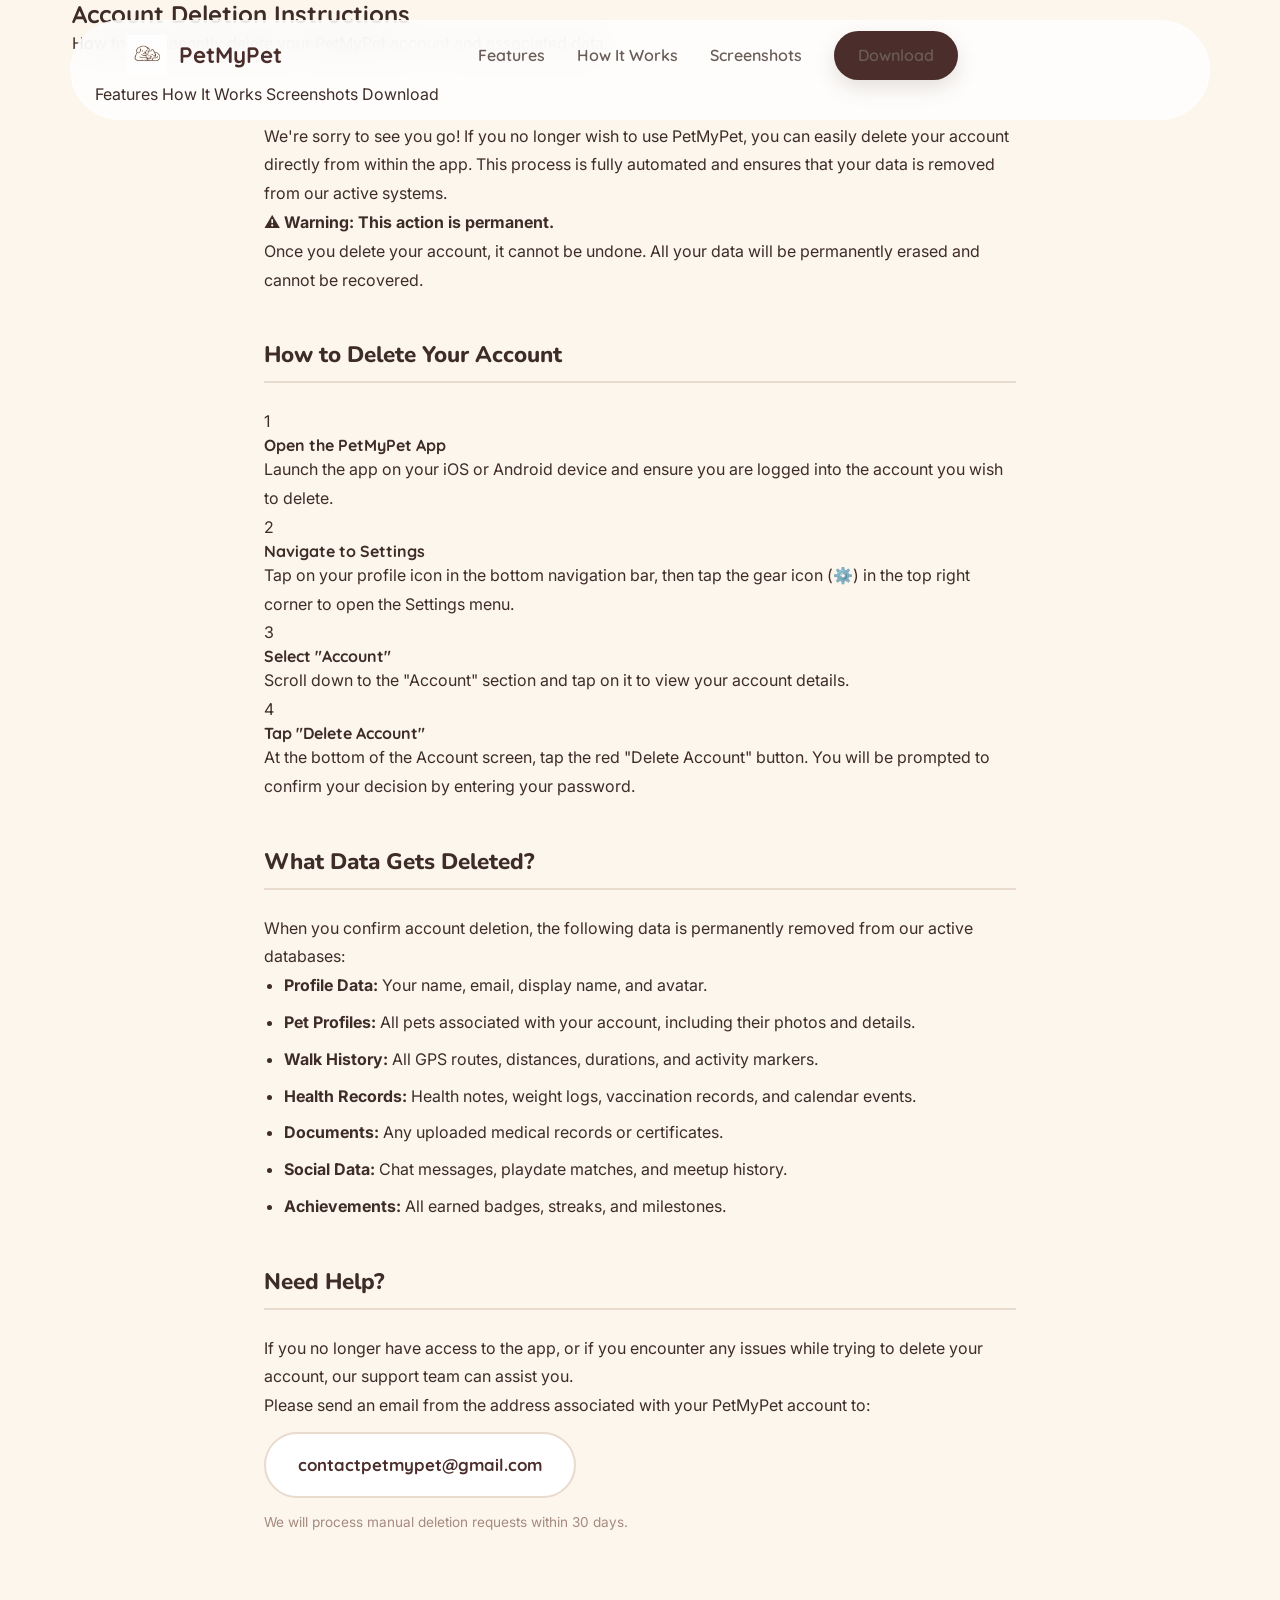
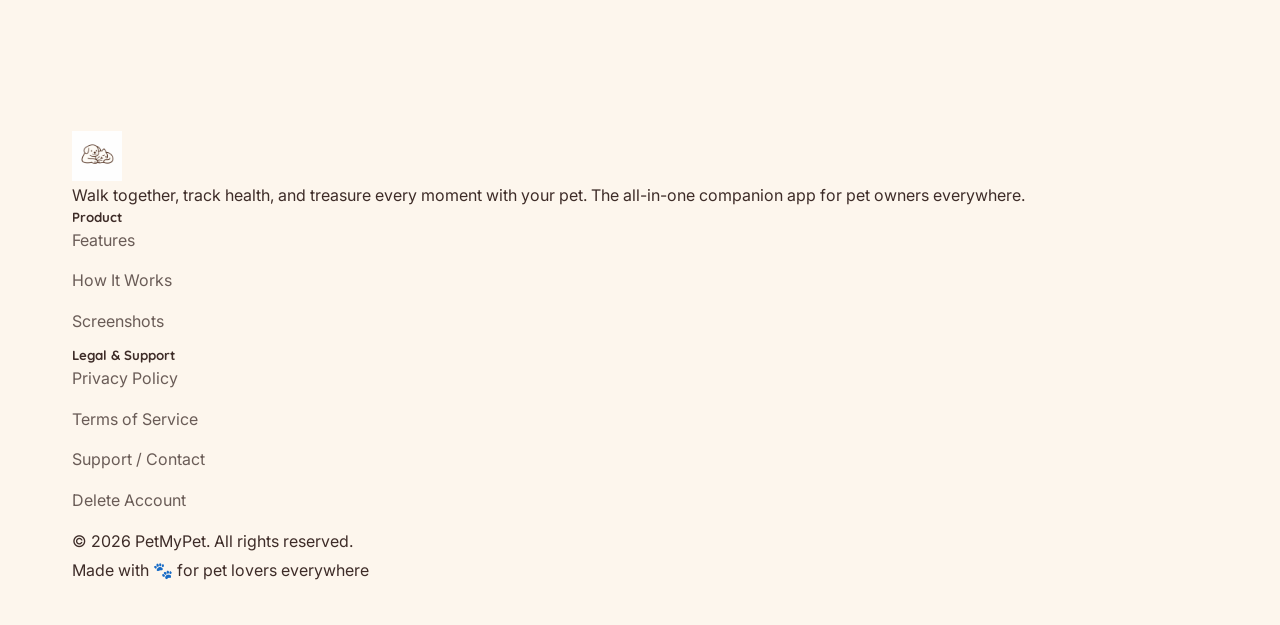
==== commit 18ef8633: "Finalize modernized design: update all pages with new logo and consistent cozy aesthetic" ====
--- a/delete-account.html
+++ b/delete-account.html
@@ -16,7 +16,7 @@
   <div class="container">
     <div class="header-inner">
       <a href="index.html" class="logo" aria-label="PetMyPet Home">
-        <div class="logo-icon" aria-hidden="true">🐾</div>
+        <img src="images/logo.png" alt="PetMyPet Logo" />
         PetMyPet
       </a>
       <nav class="nav" aria-label="Main navigation">
@@ -121,10 +121,9 @@
   <div class="container">
     <div class="footer-top">
       <div class="footer-brand">
-        <div class="footer-logo">
-          <div class="footer-logo-icon" aria-hidden="true">🐾</div>
-          PetMyPet
-        </div>
+        <a href="index.html" class="footer-logo">
+          <img src="images/logo.png" alt="PetMyPet Logo" />
+        </a>
         <p>Walk together, track health, and treasure every moment with your pet. The all-in-one companion app for pet owners everywhere.</p>
       </div>
       <div class="footer-col">
--- a/css/style.css
+++ b/css/style.css
@@ -1,9 +1,9 @@
 /* =========================================================
-   PetMyPet — Main Stylesheet
+   PetMyPet — Modernized Cozy Stylesheet
    ========================================================= */
 
 /* --- Google Fonts Import --- */
-@import url('https://fonts.googleapis.com/css2?family=Nunito:wght@400;600;700;800;900&family=Inter:wght@400;500;600&display=swap');
+@import url('https://fonts.googleapis.com/css2?family=Nunito:wght@400;600;700;800;900&family=Inter:wght@400;500;600&family=Quicksand:wght@500;600;700&display=swap');
 
 /* --- CSS Variables --- */
 :root {
@@ -18,11 +18,11 @@
   --sage:         #A9B388;
   --orange:       #F3B97F;
   --white:        #FFFFFF;
-  --radius:       14px;
-  --radius-sm:    8px;
-  --shadow:       0 4px 24px rgba(75,46,43,0.08);
-  --shadow-md:    0 8px 40px rgba(75,46,43,0.13);
-  --transition:   0.3s ease;
+  --radius:       24px; /* More rounded for modern feel */
+  --radius-sm:    12px;
+  --shadow:       0 10px 30px rgba(75,46,43,0.05);
+  --shadow-md:    0 20px 50px rgba(75,46,43,0.1);
+  --transition:   0.4s cubic-bezier(0.165, 0.84, 0.44, 1);
 }
 
 /* --- Reset & Base --- */
@@ -32,23 +32,24 @@
   font-family: 'Inter', sans-serif;
   background: var(--bg);
   color: var(--text);
-  line-height: 1.7;
+  line-height: 1.8;
   overflow-x: hidden;
+  -webkit-font-smoothing: antialiased;
 }
 h1, h2, h3, h4, h5 {
-  font-family: 'Nunito', sans-serif;
+  font-family: 'Quicksand', 'Nunito', sans-serif;
   color: var(--text);
-  line-height: 1.25;
-}
-a { color: inherit; text-decoration: none; }
+  line-height: 1.2;
+  font-weight: 700;
+}
+a { color: inherit; text-decoration: none; transition: var(--transition); }
 img { max-width: 100%; display: block; }
 ul { list-style: none; }
-button { cursor: pointer; font-family: inherit; }
+button { cursor: pointer; font-family: inherit; border: none; background: none; }
 
 /* --- Utility --- */
-.container { max-width: 1140px; margin: 0 auto; padding: 0 24px; }
-.section { padding: 96px 0; }
-.section-sm { padding: 64px 0; }
+.container { max-width: 1200px; margin: 0 auto; padding: 0 32px; }
+.section { padding: 120px 0; }
 .text-center { text-align: center; }
 .text-muted { color: var(--text-sec); }
 
@@ -56,1308 +57,292 @@
 .btn {
   display: inline-flex;
   align-items: center;
-  gap: 8px;
-  padding: 14px 28px;
-  border-radius: var(--radius);
-  font-family: 'Nunito', sans-serif;
+  justify-content: center;
+  gap: 10px;
+  padding: 16px 32px;
+  border-radius: 100px; /* Pill shape is more modern */
+  font-family: 'Quicksand', sans-serif;
   font-weight: 700;
-  font-size: 1rem;
-  border: none;
-  transition: background var(--transition), transform var(--transition), box-shadow var(--transition);
+  font-size: 1.05rem;
+  transition: var(--transition);
   cursor: pointer;
   white-space: nowrap;
 }
 .btn-primary {
   background: var(--primary);
   color: var(--white);
+  box-shadow: 0 8px 20px rgba(75,46,43,0.15);
 }
 .btn-primary:hover {
   background: var(--primary-hover);
-  transform: translateY(-2px);
-  box-shadow: 0 6px 20px rgba(75,46,43,0.25);
+  transform: translateY(-3px);
+  box-shadow: 0 12px 25px rgba(75,46,43,0.25);
 }
 .btn-outline {
-  background: transparent;
+  background: var(--white);
   color: var(--primary);
-  border: 2px solid var(--primary);
+  border: 2px solid var(--border);
 }
 .btn-outline:hover {
+  border-color: var(--primary);
+  transform: translateY(-3px);
+}
+.btn-sm { padding: 10px 24px; font-size: 0.9rem; }
+
+/* --- Header --- */
+.header {
+  position: fixed;
+  top: 20px;
+  left: 50%;
+  transform: translateX(-50%);
+  width: calc(100% - 40px);
+  max-width: 1140px;
+  z-index: 1000;
+  background: rgba(255, 255, 255, 0.8);
+  backdrop-filter: blur(20px);
+  -webkit-backdrop-filter: blur(20px);
+  border: 1px solid rgba(255, 255, 255, 0.3);
+  border-radius: 100px;
+  padding: 10px 24px;
+  transition: var(--transition);
+}
+.header.scrolled {
+  top: 10px;
+  box-shadow: var(--shadow-md);
+  background: rgba(255, 255, 255, 0.95);
+}
+.header-inner {
+  display: flex;
+  align-items: center;
+  justify-content: space-between;
+}
+.logo {
+  display: flex;
+  align-items: center;
+  gap: 12px;
+  font-family: 'Quicksand', sans-serif;
+  font-weight: 700;
+  font-size: 1.4rem;
+  color: var(--primary);
+}
+.logo img {
+  height: 40px;
+  width: auto;
+}
+.nav { display: flex; align-items: center; gap: 32px; }
+.nav a {
+  font-family: 'Quicksand', sans-serif;
+  font-weight: 600;
+  font-size: 1rem;
+  color: var(--text-sec);
+}
+.nav a:hover { color: var(--primary); }
+
+/* --- Hero --- */
+.hero {
+  padding: 180px 0 100px;
+  background: radial-gradient(circle at 80% 20%, rgba(243,185,127,0.15) 0%, transparent 40%),
+              radial-gradient(circle at 10% 80%, rgba(169,179,136,0.1) 0%, transparent 40%);
+  position: relative;
+}
+.hero-inner {
+  display: grid;
+  grid-template-columns: 1.1fr 0.9fr;
+  gap: 80px;
+  align-items: center;
+}
+.hero h1 {
+  font-size: clamp(2.5rem, 5vw, 4rem);
+  line-height: 1.1;
+  margin-bottom: 24px;
+  letter-spacing: -0.02em;
+}
+.hero p {
+  font-size: 1.2rem;
+  color: var(--text-sec);
+  margin-bottom: 40px;
+  max-width: 540px;
+}
+.hero-actions {
+  display: flex;
+  gap: 16px;
+  margin-bottom: 48px;
+}
+.hero-visual {
+  position: relative;
+}
+.hero-phone-container {
+  position: relative;
+  z-index: 2;
+}
+.hero-phone-container::after {
+  content: '';
+  position: absolute;
+  width: 120%;
+  height: 120%;
+  background: var(--surface);
+  border-radius: 50%;
+  top: 50%;
+  left: 50%;
+  transform: translate(-50%, -50%);
+  z-index: -1;
+  opacity: 0.5;
+}
+
+/* --- Features --- */
+.features-grid {
+  display: grid;
+  grid-template-columns: repeat(auto-fit, minmax(300px, 1fr));
+  gap: 40px;
+  margin-top: 60px;
+}
+.feature-card {
+  background: var(--white);
+  padding: 48px;
+  border-radius: var(--radius);
+  border: 1px solid var(--border);
+  transition: var(--transition);
+  position: relative;
+  overflow: hidden;
+}
+.feature-card:hover {
+  transform: translateY(-10px);
+  box-shadow: var(--shadow-md);
+  border-color: var(--primary);
+}
+.feature-card-icon {
+  font-size: 3rem;
+  margin-bottom: 24px;
+  display: block;
+}
+.feature-card h3 {
+  font-size: 1.5rem;
+  margin-bottom: 16px;
+}
+
+/* --- How It Works --- */
+.how-it-works {
+  background: var(--surface);
+  border-radius: 60px;
+  margin: 0 20px;
+}
+.steps-container {
+  display: grid;
+  grid-template-columns: repeat(3, 1fr);
+  gap: 60px;
+  margin-top: 80px;
+}
+.step-item {
+  text-align: center;
+  position: relative;
+}
+.step-number {
+  width: 60px;
+  height: 60px;
   background: var(--primary);
   color: var(--white);
-  transform: translateY(-2px);
-}
-.btn-sm { padding: 10px 20px; font-size: 0.9rem; }
-.btn-lg { padding: 18px 36px; font-size: 1.1rem; }
-
-/* --- Store Buttons --- */
-.store-btn {
-  display: inline-flex;
-  align-items: center;
-  gap: 10px;
-  padding: 12px 22px;
+  border-radius: 50%;
+  display: flex;
+  align-items: center;
+  justify-content: center;
+  font-size: 1.5rem;
+  font-weight: 800;
+  margin: 0 auto 24px;
+  box-shadow: 0 10px 20px rgba(75,46,43,0.2);
+}
+
+/* --- Social Proof --- */
+.stats-container {
+  display: flex;
+  justify-content: space-around;
+  flex-wrap: wrap;
+  gap: 40px;
+  margin-bottom: 80px;
+}
+.stat-item {
+  text-align: center;
+}
+.stat-number {
+  font-size: 3.5rem;
+  font-weight: 800;
+  color: var(--primary);
+  display: block;
+  line-height: 1;
+}
+.stat-label {
+  font-family: 'Quicksand', sans-serif;
+  font-weight: 600;
+  color: var(--text-sec);
+  text-transform: uppercase;
+  letter-spacing: 0.1em;
+  font-size: 0.9rem;
+}
+
+/* --- Waitlist --- */
+.waitlist-card {
   background: var(--primary);
   color: var(--white);
-  border-radius: var(--radius);
-  font-family: 'Nunito', sans-serif;
-  font-weight: 700;
-  font-size: 0.95rem;
-  transition: background var(--transition), transform var(--transition), box-shadow var(--transition);
-  border: none;
-  text-decoration: none;
-}
-.store-btn:hover {
-  background: var(--primary-hover);
-  transform: translateY(-2px);
-  box-shadow: 0 6px 20px rgba(75,46,43,0.25);
-}
-.store-btn svg { flex-shrink: 0; }
-.store-btn-text { display: flex; flex-direction: column; line-height: 1.2; }
-.store-btn-text small { font-size: 0.7rem; font-weight: 400; opacity: 0.85; }
-.store-btn-text span { font-size: 1rem; font-weight: 800; }
-
-/* =========================================================
-   HEADER
-   ========================================================= */
-.header {
-  position: sticky;
-  top: 0;
-  z-index: 1000;
-  background: rgba(253,246,237,0.92);
-  backdrop-filter: blur(12px);
-  -webkit-backdrop-filter: blur(12px);
-  border-bottom: 1px solid var(--border);
-  transition: box-shadow var(--transition);
-}
-.header.scrolled { box-shadow: var(--shadow); }
-.header-inner {
-  display: flex;
-  align-items: center;
-  justify-content: space-between;
-  height: 72px;
-}
-.logo {
-  display: flex;
-  align-items: center;
-  gap: 10px;
-  font-family: 'Nunito', sans-serif;
-  font-weight: 900;
-  font-size: 1.4rem;
-  color: var(--primary);
-}
-.logo-icon {
-  width: 40px; height: 40px;
-  background: var(--primary);
-  border-radius: 10px;
-  display: flex; align-items: center; justify-content: center;
-  color: var(--white);
-  font-size: 1.2rem;
-}
-.nav { display: flex; align-items: center; gap: 32px; }
-.nav a {
-  font-family: 'Nunito', sans-serif;
-  font-weight: 600;
-  font-size: 0.95rem;
-  color: var(--text-sec);
-  transition: color var(--transition);
-}
-.nav a:hover { color: var(--primary); }
-.hamburger {
-  display: none;
-  flex-direction: column;
-  gap: 5px;
+  padding: 80px;
+  border-radius: 60px;
+  text-align: center;
+  position: relative;
+  overflow: hidden;
+}
+.waitlist-card h2 { color: var(--white); font-size: 3rem; margin-bottom: 24px; }
+.waitlist-card p { color: rgba(255,255,255,0.8); font-size: 1.2rem; margin-bottom: 40px; }
+.waitlist-form {
+  display: flex;
+  max-width: 500px;
+  margin: 0 auto;
+  background: rgba(255,255,255,0.1);
+  padding: 8px;
+  border-radius: 100px;
+  border: 1px solid rgba(255,255,255,0.2);
+}
+.waitlist-form input {
+  flex: 1;
   background: none;
   border: none;
-  padding: 4px;
-  cursor: pointer;
-}
-.hamburger span {
-  display: block;
-  width: 24px; height: 2px;
-  background: var(--primary);
-  border-radius: 2px;
-  transition: all var(--transition);
-}
-.mobile-nav {
-  display: none;
-  flex-direction: column;
-  gap: 0;
+  padding: 0 24px;
+  color: var(--white);
+  font-size: 1rem;
+  outline: none;
+}
+.waitlist-form input::placeholder { color: rgba(255,255,255,0.5); }
+
+/* --- Footer --- */
+.footer {
+  padding: 100px 0 40px;
   background: var(--bg);
-  border-top: 1px solid var(--border);
-  padding: 16px 24px;
-}
-.mobile-nav.open { display: flex; }
-.mobile-nav a {
-  font-family: 'Nunito', sans-serif;
-  font-weight: 600;
-  font-size: 1rem;
-  color: var(--text);
-  padding: 12px 0;
-  border-bottom: 1px solid var(--border);
-  transition: color var(--transition);
-}
-.mobile-nav a:last-child { border-bottom: none; }
-.mobile-nav a:hover { color: var(--primary); }
-
-/* =========================================================
-   HERO
-   ========================================================= */
-.hero {
-  position: relative;
-  overflow: hidden;
-  padding: 100px 0 80px;
-  background: linear-gradient(135deg, #FDF6ED 0%, #F5E9DC 50%, #FDF6ED 100%);
-}
-.hero-bg-gradient {
-  position: absolute;
-  inset: 0;
-  background:
-    radial-gradient(ellipse 60% 50% at 70% 40%, rgba(243,185,127,0.18) 0%, transparent 70%),
-    radial-gradient(ellipse 40% 40% at 20% 70%, rgba(169,179,136,0.12) 0%, transparent 70%);
-  animation: gradientShift 8s ease-in-out infinite alternate;
-  pointer-events: none;
-}
-@keyframes gradientShift {
-  0%   { opacity: 0.7; transform: scale(1); }
-  100% { opacity: 1;   transform: scale(1.05); }
-}
-.paw-bg {
-  position: absolute;
-  inset: 0;
-  pointer-events: none;
-  overflow: hidden;
-}
-.paw-bg::before, .paw-bg::after {
-  content: '🐾';
-  position: absolute;
-  font-size: 120px;
-  opacity: 0.04;
-}
-.paw-bg::before { top: 10%; left: 5%; transform: rotate(-20deg); }
-.paw-bg::after  { bottom: 15%; right: 5%; transform: rotate(15deg); }
-
-.hero-inner {
-  position: relative;
+}
+.footer-grid {
   display: grid;
-  grid-template-columns: 1fr 1fr;
-  gap: 64px;
-  align-items: center;
-}
-.hero-content { max-width: 560px; }
-.hero-badge {
-  display: inline-flex;
-  align-items: center;
-  gap: 6px;
-  background: var(--surface);
-  border: 1px solid var(--border);
-  border-radius: 100px;
-  padding: 6px 16px;
-  font-size: 0.82rem;
-  font-weight: 600;
-  color: var(--primary);
+  grid-template-columns: 2fr 1fr 1fr 1fr;
+  gap: 60px;
+  margin-bottom: 60px;
+}
+.footer-logo {
   margin-bottom: 24px;
 }
-.hero h1 {
-  font-size: clamp(2.2rem, 4vw, 3.2rem);
-  font-weight: 900;
-  line-height: 1.15;
-  margin-bottom: 20px;
-  color: var(--text);
-}
-.hero h1 .accent { color: var(--primary); }
-.hero p {
-  font-size: 1.1rem;
-  color: var(--text-sec);
-  margin-bottom: 36px;
-  line-height: 1.75;
-}
-.hero-actions {
-  display: flex;
-  flex-wrap: wrap;
-  gap: 14px;
-  margin-bottom: 36px;
-}
-.hero-waitlist {
-  display: flex;
-  gap: 10px;
-  flex-wrap: wrap;
-}
-.hero-waitlist input {
-  flex: 1;
-  min-width: 220px;
-  padding: 14px 18px;
-  border: 1.5px solid var(--border);
-  border-radius: var(--radius);
-  background: var(--white);
-  font-family: 'Inter', sans-serif;
-  font-size: 0.95rem;
-  color: var(--text);
-  outline: none;
-  transition: border-color var(--transition), box-shadow var(--transition);
-}
-.hero-waitlist input:focus {
-  border-color: var(--primary);
-  box-shadow: 0 0 0 3px rgba(75,46,43,0.1);
-}
-.hero-waitlist input::placeholder { color: var(--muted); }
-
-/* Phone Mockup */
-.hero-visual { display: flex; justify-content: center; align-items: center; }
-.phone-mockup-wrap {
-  position: relative;
-  display: flex;
-  justify-content: center;
-}
-.phone-mockup {
-  width: 280px;
-  background: var(--primary);
-  border-radius: 40px;
-  padding: 12px;
-  box-shadow: var(--shadow-md), 0 0 0 2px rgba(75,46,43,0.12);
-  position: relative;
-  animation: floatPhone 4s ease-in-out infinite;
-}
-@keyframes floatPhone {
-  0%, 100% { transform: translateY(0px); }
-  50%       { transform: translateY(-12px); }
-}
-.phone-screen {
-  background: var(--bg);
-  border-radius: 30px;
-  overflow: hidden;
-  aspect-ratio: 9/19;
-  display: flex;
-  flex-direction: column;
-}
-.phone-notch {
-  width: 80px; height: 22px;
-  background: var(--primary);
-  border-radius: 0 0 14px 14px;
-  margin: 0 auto 8px;
-}
-.phone-ui {
-  padding: 0 14px 14px;
-  flex: 1;
-  display: flex;
-  flex-direction: column;
-  gap: 10px;
-}
-.phone-ui-header {
-  display: flex;
-  justify-content: space-between;
-  align-items: center;
-}
-.phone-ui-title {
-  font-family: 'Nunito', sans-serif;
-  font-weight: 800;
-  font-size: 0.9rem;
-  color: var(--text);
-}
-.phone-ui-avatar {
-  width: 28px; height: 28px;
-  border-radius: 50%;
-  background: var(--orange);
-}
-.phone-ui-card {
-  background: var(--surface);
-  border-radius: 12px;
-  padding: 10px 12px;
-  border: 1px solid var(--border);
-}
-.phone-ui-card-title {
-  font-family: 'Nunito', sans-serif;
-  font-weight: 700;
-  font-size: 0.72rem;
-  color: var(--text);
-  margin-bottom: 4px;
-}
-.phone-ui-bar-wrap { display: flex; flex-direction: column; gap: 4px; }
-.phone-ui-bar {
-  height: 6px;
-  border-radius: 6px;
-  background: var(--border);
-  overflow: hidden;
-}
-.phone-ui-bar-fill {
-  height: 100%;
-  border-radius: 6px;
-  background: var(--primary);
-}
-.phone-ui-map {
-  background: linear-gradient(135deg, #d4e6c3, #b8d4a8);
-  border-radius: 12px;
-  height: 80px;
-  display: flex;
-  align-items: center;
-  justify-content: center;
-  font-size: 1.8rem;
-  position: relative;
-  overflow: hidden;
-}
-.phone-ui-map::after {
-  content: '';
-  position: absolute;
-  width: 60%;
-  height: 3px;
-  background: var(--primary);
-  border-radius: 2px;
-  top: 50%;
-  left: 20%;
-  transform: rotate(-15deg);
-  opacity: 0.6;
-}
-.phone-ui-stats {
-  display: grid;
-  grid-template-columns: 1fr 1fr;
-  gap: 8px;
-}
-.phone-ui-stat {
-  background: var(--surface);
-  border-radius: 10px;
-  padding: 8px 10px;
-  border: 1px solid var(--border);
-}
-.phone-ui-stat-val {
-  font-family: 'Nunito', sans-serif;
-  font-weight: 800;
-  font-size: 0.9rem;
-  color: var(--primary);
-}
-.phone-ui-stat-label {
-  font-size: 0.62rem;
-  color: var(--text-sec);
-}
-.phone-mockup-deco {
-  position: absolute;
-  width: 60px; height: 60px;
-  border-radius: 50%;
-  background: var(--orange);
-  opacity: 0.25;
-  top: -20px; right: -20px;
-}
-.phone-mockup-deco2 {
-  position: absolute;
-  width: 40px; height: 40px;
-  border-radius: 50%;
-  background: var(--sage);
-  opacity: 0.3;
-  bottom: 20px; left: -20px;
-}
-
-/* =========================================================
-   SECTION HEADINGS
-   ========================================================= */
-.section-tag {
-  display: inline-block;
-  background: var(--surface);
-  color: var(--primary);
-  font-family: 'Nunito', sans-serif;
-  font-weight: 700;
-  font-size: 0.8rem;
-  letter-spacing: 0.08em;
-  text-transform: uppercase;
-  padding: 5px 14px;
-  border-radius: 100px;
-  border: 1px solid var(--border);
-  margin-bottom: 14px;
-}
-.section-heading {
-  font-size: clamp(1.8rem, 3vw, 2.5rem);
-  font-weight: 900;
-  margin-bottom: 16px;
-}
-.section-sub {
-  font-size: 1.05rem;
-  color: var(--text-sec);
-  max-width: 560px;
-  margin: 0 auto 48px;
-}
-
-/* =========================================================
-   FEATURE SECTIONS (alternating)
-   ========================================================= */
-.features { background: var(--bg); }
-.feature-block {
-  display: grid;
-  grid-template-columns: 1fr 1fr;
-  gap: 72px;
-  align-items: center;
-  padding: 72px 0;
-  border-bottom: 1px solid var(--border);
-}
-.feature-block:last-child { border-bottom: none; }
-.feature-block.reverse { direction: rtl; }
-.feature-block.reverse > * { direction: ltr; }
-
-.feature-content {}
-.feature-icon-wrap {
-  width: 52px; height: 52px;
-  border-radius: 14px;
-  background: var(--surface);
-  border: 1px solid var(--border);
-  display: flex; align-items: center; justify-content: center;
-  font-size: 1.5rem;
-  margin-bottom: 20px;
-}
-.feature-content h3 {
-  font-size: 1.7rem;
-  font-weight: 800;
-  margin-bottom: 14px;
-}
-.feature-content p {
-  color: var(--text-sec);
-  margin-bottom: 24px;
-  line-height: 1.75;
-}
-.feature-list {
-  display: flex;
-  flex-direction: column;
-  gap: 10px;
-}
-.feature-list li {
-  display: flex;
-  align-items: flex-start;
-  gap: 10px;
-  font-size: 0.95rem;
-  color: var(--text-sec);
-}
-.feature-list li::before {
-  content: '';
-  flex-shrink: 0;
-  width: 18px; height: 18px;
-  border-radius: 50%;
-  background: var(--sage);
-  margin-top: 3px;
-  display: flex; align-items: center; justify-content: center;
-  background-image: url("data:image/svg+xml,%3Csvg xmlns='http://www.w3.org/2000/svg' width='10' height='10' viewBox='0 0 10 10'%3E%3Cpath d='M2 5l2 2 4-4' stroke='%23fff' stroke-width='1.5' fill='none' stroke-linecap='round' stroke-linejoin='round'/%3E%3C/svg%3E");
-  background-repeat: no-repeat;
-  background-position: center;
-}
-
-.feature-phone {
-  display: flex;
-  justify-content: center;
-}
-.feature-phone-mockup {
-  width: 220px;
-  background: var(--primary);
-  border-radius: 36px;
-  padding: 10px;
-  box-shadow: var(--shadow-md);
-}
-.feature-phone-screen {
-  background: var(--bg);
-  border-radius: 28px;
-  overflow: hidden;
-  aspect-ratio: 9/19;
-  display: flex;
-  flex-direction: column;
-  padding: 12px;
-  gap: 8px;
-}
-.feature-phone-notch {
-  width: 60px; height: 16px;
-  background: var(--primary);
-  border-radius: 0 0 10px 10px;
-  margin: 0 auto 4px;
-}
-.fp-header {
-  font-family: 'Nunito', sans-serif;
-  font-weight: 800;
-  font-size: 0.75rem;
-  color: var(--text);
-  padding-bottom: 6px;
-  border-bottom: 1px solid var(--border);
-}
-.fp-card {
-  background: var(--surface);
-  border-radius: 10px;
-  padding: 8px 10px;
-  border: 1px solid var(--border);
-}
-.fp-card-title {
-  font-family: 'Nunito', sans-serif;
-  font-weight: 700;
-  font-size: 0.65rem;
-  color: var(--text);
-  margin-bottom: 4px;
-}
-.fp-row {
-  display: flex;
-  justify-content: space-between;
-  align-items: center;
-  gap: 6px;
-}
-.fp-tag {
-  background: var(--primary);
-  color: var(--white);
-  font-size: 0.55rem;
-  font-weight: 700;
-  padding: 2px 7px;
-  border-radius: 100px;
-}
-.fp-tag-sage {
-  background: var(--sage);
-  color: var(--white);
-  font-size: 0.55rem;
-  font-weight: 700;
-  padding: 2px 7px;
-  border-radius: 100px;
-}
-.fp-tag-orange {
-  background: var(--orange);
-  color: var(--text);
-  font-size: 0.55rem;
-  font-weight: 700;
-  padding: 2px 7px;
-  border-radius: 100px;
-}
-.fp-map {
-  background: linear-gradient(135deg, #d4e6c3, #b8d4a8);
-  border-radius: 10px;
-  height: 60px;
-  display: flex; align-items: center; justify-content: center;
-  font-size: 1.4rem;
-}
-.fp-bar-wrap { display: flex; flex-direction: column; gap: 4px; }
-.fp-bar {
-  height: 5px;
-  border-radius: 5px;
-  background: var(--border);
-  overflow: hidden;
-}
-.fp-bar-fill {
-  height: 100%;
-  border-radius: 5px;
-}
-.fp-avatars {
-  display: flex;
-  gap: -4px;
-}
-.fp-avatar {
-  width: 22px; height: 22px;
-  border-radius: 50%;
-  border: 2px solid var(--white);
-  margin-left: -4px;
-}
-.fp-avatar:first-child { margin-left: 0; }
-
-/* =========================================================
-   HOW IT WORKS
-   ========================================================= */
-.how-it-works { background: var(--surface); }
-.steps-grid {
-  display: grid;
-  grid-template-columns: repeat(3, 1fr);
-  gap: 32px;
-  position: relative;
-}
-.steps-grid::before {
-  content: '';
-  position: absolute;
-  top: 36px;
-  left: calc(16.66% + 20px);
-  right: calc(16.66% + 20px);
-  height: 2px;
-  background: var(--border);
-  z-index: 0;
-}
-.step-card {
-  background: var(--bg);
-  border-radius: var(--radius);
-  padding: 36px 28px;
-  border: 1px solid var(--border);
-  text-align: center;
-  position: relative;
-  z-index: 1;
-  box-shadow: var(--shadow);
-  transition: transform var(--transition), box-shadow var(--transition);
-}
-.step-card:hover {
-  transform: translateY(-4px);
-  box-shadow: var(--shadow-md);
-}
-.step-number {
-  width: 52px; height: 52px;
-  border-radius: 50%;
-  background: var(--primary);
-  color: var(--white);
-  font-family: 'Nunito', sans-serif;
-  font-weight: 900;
-  font-size: 1.2rem;
-  display: flex; align-items: center; justify-content: center;
-  margin: 0 auto 20px;
-}
-.step-icon { font-size: 2.4rem; margin-bottom: 16px; }
-.step-card h3 {
-  font-size: 1.1rem;
-  font-weight: 800;
-  margin-bottom: 10px;
-}
-.step-card p { font-size: 0.9rem; color: var(--text-sec); }
-.step-pets {
-  display: flex;
-  flex-wrap: wrap;
-  gap: 6px;
-  justify-content: center;
-  margin-top: 12px;
-}
-.step-pet-tag {
-  background: var(--surface);
-  border: 1px solid var(--border);
-  border-radius: 100px;
-  padding: 3px 10px;
-  font-size: 0.72rem;
-  font-weight: 600;
-  color: var(--text-sec);
-}
-
-/* =========================================================
-   SCREENSHOT CAROUSEL
-   ========================================================= */
-.screenshots { background: var(--bg); overflow: hidden; }
-.carousel-track-wrap {
-  overflow-x: auto;
-  scrollbar-width: none;
-  -ms-overflow-style: none;
-  padding-bottom: 16px;
-  cursor: grab;
-}
-.carousel-track-wrap::-webkit-scrollbar { display: none; }
-.carousel-track-wrap:active { cursor: grabbing; }
-.carousel-track {
-  display: flex;
-  gap: 24px;
-  padding: 16px 24px 8px;
-  width: max-content;
-}
-.carousel-item {
-  flex-shrink: 0;
-  width: 200px;
-}
-.carousel-phone {
-  width: 200px;
-  background: var(--primary);
-  border-radius: 32px;
-  padding: 9px;
-  box-shadow: var(--shadow-md);
-  transition: transform var(--transition);
-}
-.carousel-phone:hover { transform: scale(1.03) translateY(-4px); }
-.carousel-screen {
-  background: var(--bg);
-  border-radius: 25px;
-  overflow: hidden;
-  aspect-ratio: 9/19;
-  display: flex;
-  flex-direction: column;
-  padding: 10px;
-  gap: 7px;
-}
-.carousel-notch {
-  width: 55px; height: 14px;
-  background: var(--primary);
-  border-radius: 0 0 9px 9px;
-  margin: 0 auto 4px;
-}
-.cs-label {
-  font-family: 'Nunito', sans-serif;
-  font-weight: 800;
-  font-size: 0.62rem;
-  color: var(--text);
-  text-align: center;
-  margin-top: 4px;
-  color: var(--text-sec);
-}
-.cs-title {
-  font-family: 'Nunito', sans-serif;
-  font-weight: 800;
-  font-size: 0.68rem;
-  color: var(--text);
-  padding-bottom: 5px;
-  border-bottom: 1px solid var(--border);
-}
-.cs-card {
-  background: var(--surface);
-  border-radius: 8px;
-  padding: 6px 8px;
-  border: 1px solid var(--border);
-}
-.cs-card-title {
-  font-family: 'Nunito', sans-serif;
-  font-weight: 700;
-  font-size: 0.58rem;
-  color: var(--text);
-  margin-bottom: 3px;
-}
-.cs-bar {
-  height: 4px;
-  border-radius: 4px;
-  background: var(--border);
-  overflow: hidden;
-  margin-bottom: 2px;
-}
-.cs-bar-fill {
-  height: 100%;
-  border-radius: 4px;
-}
-.cs-map {
-  background: linear-gradient(135deg, #d4e6c3, #b8d4a8);
-  border-radius: 8px;
-  height: 55px;
-  display: flex; align-items: center; justify-content: center;
-  font-size: 1.2rem;
-}
-.cs-avatar-row {
-  display: flex;
-  gap: 4px;
-  align-items: center;
-}
-.cs-avatar {
-  width: 20px; height: 20px;
-  border-radius: 50%;
-  background: var(--orange);
-  border: 1.5px solid var(--white);
-}
-.cs-avatar.sage { background: var(--sage); }
-.cs-avatar.muted { background: var(--muted); }
-.cs-dot-row {
-  display: flex;
-  gap: 3px;
-  justify-content: center;
-  margin-top: 4px;
-}
-.cs-dot {
-  width: 5px; height: 5px;
-  border-radius: 50%;
-  background: var(--border);
-}
-.cs-dot.active { background: var(--primary); }
-.carousel-nav {
-  display: flex;
-  justify-content: center;
-  gap: 12px;
-  margin-top: 32px;
-}
-.carousel-nav button {
-  width: 44px; height: 44px;
-  border-radius: 50%;
-  border: 1.5px solid var(--border);
-  background: var(--white);
-  color: var(--primary);
-  font-size: 1.1rem;
-  display: flex; align-items: center; justify-content: center;
-  transition: all var(--transition);
-  box-shadow: var(--shadow);
-}
-.carousel-nav button:hover {
-  background: var(--primary);
-  color: var(--white);
-  border-color: var(--primary);
-}
-
-/* =========================================================
-   ACHIEVEMENTS
-   ========================================================= */
-.achievements { background: var(--surface); }
-.achievements-grid {
-  display: grid;
-  grid-template-columns: repeat(auto-fit, minmax(220px, 1fr));
-  gap: 24px;
-}
-.achievement-card {
-  background: var(--bg);
-  border-radius: var(--radius);
-  padding: 28px 24px;
-  border: 1px solid var(--border);
-  text-align: center;
-  box-shadow: var(--shadow);
-  transition: transform var(--transition), box-shadow var(--transition);
-}
-.achievement-card:hover {
-  transform: translateY(-4px);
-  box-shadow: var(--shadow-md);
-}
-.achievement-icon { font-size: 2.4rem; margin-bottom: 14px; }
-.achievement-card h4 {
-  font-size: 1rem;
-  font-weight: 800;
-  margin-bottom: 8px;
-}
-.achievement-card p { font-size: 0.85rem; color: var(--text-sec); }
-.badge-row {
-  display: flex;
-  justify-content: center;
-  gap: 6px;
-  margin-top: 12px;
-}
-.badge {
-  width: 28px; height: 28px;
-  border-radius: 50%;
-  display: flex; align-items: center; justify-content: center;
-  font-size: 0.9rem;
-}
-.badge-gold { background: #F3B97F; }
-.badge-silver { background: #D0C8C0; }
-.badge-sage { background: var(--sage); }
-
-/* =========================================================
-   SOCIAL PROOF
-   ========================================================= */
-.social-proof { background: var(--bg); }
-.stats-row {
-  display: grid;
-  grid-template-columns: repeat(auto-fit, minmax(180px, 1fr));
-  gap: 24px;
-  margin-bottom: 64px;
-}
-.stat-card {
-  background: var(--surface);
-  border-radius: var(--radius);
-  padding: 28px 20px;
-  text-align: center;
-  border: 1px solid var(--border);
-  box-shadow: var(--shadow);
-}
-.stat-number {
-  font-family: 'Nunito', sans-serif;
-  font-weight: 900;
-  font-size: 2.2rem;
-  color: var(--primary);
-  line-height: 1;
-  margin-bottom: 6px;
-}
-.stat-label { font-size: 0.85rem; color: var(--text-sec); font-weight: 500; }
-.reviews-grid {
-  display: grid;
-  grid-template-columns: repeat(auto-fit, minmax(280px, 1fr));
-  gap: 24px;
-}
-.review-card {
-  background: var(--surface);
-  border-radius: var(--radius);
-  padding: 28px;
-  border: 1px solid var(--border);
-  box-shadow: var(--shadow);
-  transition: transform var(--transition);
-}
-.review-card:hover { transform: translateY(-3px); }
-.review-stars { color: var(--orange); font-size: 1rem; margin-bottom: 14px; letter-spacing: 2px; }
-.review-text {
-  font-size: 0.95rem;
-  color: var(--text-sec);
-  line-height: 1.7;
-  margin-bottom: 18px;
-  font-style: italic;
-}
-.review-author {
-  display: flex;
-  align-items: center;
-  gap: 12px;
-}
-.review-avatar {
-  width: 40px; height: 40px;
-  border-radius: 50%;
-  display: flex; align-items: center; justify-content: center;
-  font-size: 1.1rem;
-  font-weight: 700;
-  font-family: 'Nunito', sans-serif;
-  color: var(--white);
-  flex-shrink: 0;
-}
-.review-name { font-weight: 700; font-size: 0.9rem; }
-.review-sub { font-size: 0.78rem; color: var(--muted); }
-
-/* =========================================================
-   WAITLIST
-   ========================================================= */
-.waitlist-section {
-  background: var(--primary);
-  position: relative;
-  overflow: hidden;
-}
-.waitlist-section::before {
-  content: '🐾';
-  position: absolute;
-  font-size: 200px;
-  opacity: 0.04;
-  top: -40px;
-  right: -40px;
-}
-.waitlist-section::after {
-  content: '🐾';
-  position: absolute;
-  font-size: 150px;
-  opacity: 0.04;
-  bottom: -30px;
-  left: -30px;
-  transform: rotate(30deg);
-}
-.waitlist-inner { position: relative; z-index: 1; }
-.waitlist-section h2 {
-  color: var(--white);
-  font-size: clamp(1.8rem, 3vw, 2.4rem);
-  margin-bottom: 12px;
-}
-.waitlist-section p { color: rgba(255,255,255,0.75); margin-bottom: 36px; font-size: 1.05rem; }
-.waitlist-form {
-  display: flex;
-  gap: 12px;
-  max-width: 520px;
-  margin: 0 auto;
-  flex-wrap: wrap;
-}
-.waitlist-form input {
-  flex: 1;
-  min-width: 240px;
-  padding: 16px 20px;
-  border-radius: var(--radius);
-  border: none;
-  background: rgba(255,255,255,0.15);
-  color: var(--white);
-  font-family: 'Inter', sans-serif;
-  font-size: 0.95rem;
-  outline: none;
-  transition: background var(--transition), box-shadow var(--transition);
-  backdrop-filter: blur(4px);
-}
-.waitlist-form input::placeholder { color: rgba(255,255,255,0.55); }
-.waitlist-form input:focus {
-  background: rgba(255,255,255,0.22);
-  box-shadow: 0 0 0 3px rgba(255,255,255,0.2);
-}
-.waitlist-form button {
-  padding: 16px 28px;
-  border-radius: var(--radius);
-  border: none;
-  background: var(--white);
-  color: var(--primary);
-  font-family: 'Nunito', sans-serif;
-  font-weight: 800;
-  font-size: 1rem;
-  cursor: pointer;
-  transition: background var(--transition), transform var(--transition);
-  white-space: nowrap;
-}
-.waitlist-form button:hover {
-  background: var(--bg);
-  transform: translateY(-2px);
-}
-.waitlist-success {
-  display: none;
-  color: var(--white);
-  font-family: 'Nunito', sans-serif;
-  font-weight: 700;
-  font-size: 1.1rem;
-  margin-top: 16px;
-}
-
-/* =========================================================
-   FOOTER
-   ========================================================= */
-.footer {
-  background: var(--text);
-  color: rgba(255,255,255,0.8);
-  padding: 64px 0 32px;
-}
-.footer-top {
-  display: grid;
-  grid-template-columns: 1.5fr 1fr 1fr;
-  gap: 48px;
-  padding-bottom: 48px;
-  border-bottom: 1px solid rgba(255,255,255,0.1);
-  margin-bottom: 32px;
-}
-.footer-brand {}
-.footer-logo {
-  display: flex;
-  align-items: center;
-  gap: 10px;
-  font-family: 'Nunito', sans-serif;
-  font-weight: 900;
-  font-size: 1.3rem;
-  color: var(--white);
-  margin-bottom: 14px;
-}
-.footer-logo-icon {
-  width: 36px; height: 36px;
-  background: var(--primary-hover);
-  border-radius: 9px;
-  display: flex; align-items: center; justify-content: center;
-  font-size: 1rem;
-}
-.footer-brand p {
-  font-size: 0.88rem;
-  line-height: 1.7;
-  margin-bottom: 20px;
-  color: rgba(255,255,255,0.6);
-}
-.footer-store-btns { display: flex; flex-direction: column; gap: 10px; }
-.footer-store-btn {
-  display: inline-flex;
-  align-items: center;
-  gap: 8px;
-  padding: 10px 16px;
-  background: rgba(255,255,255,0.1);
-  color: var(--white);
-  border-radius: var(--radius-sm);
-  font-family: 'Nunito', sans-serif;
-  font-weight: 700;
-  font-size: 0.85rem;
-  transition: background var(--transition);
-  border: 1px solid rgba(255,255,255,0.15);
-}
-.footer-store-btn:hover { background: rgba(255,255,255,0.18); }
-.footer-col h5 {
-  font-family: 'Nunito', sans-serif;
-  font-weight: 800;
-  font-size: 0.9rem;
-  color: var(--white);
-  margin-bottom: 16px;
-  letter-spacing: 0.03em;
-}
-.footer-col ul { display: flex; flex-direction: column; gap: 10px; }
-.footer-col ul li a {
-  font-size: 0.88rem;
-  color: rgba(255,255,255,0.6);
-  transition: color var(--transition);
-}
-.footer-col ul li a:hover { color: var(--white); }
-.footer-social {
-  display: flex;
-  gap: 12px;
-  margin-top: 8px;
-}
-.social-icon {
-  width: 38px; height: 38px;
-  border-radius: var(--radius-sm);
-  background: rgba(255,255,255,0.1);
-  border: 1px solid rgba(255,255,255,0.15);
-  display: flex; align-items: center; justify-content: center;
-  color: rgba(255,255,255,0.7);
-  font-size: 1rem;
-  transition: background var(--transition), color var(--transition);
-}
-.social-icon:hover {
-  background: rgba(255,255,255,0.2);
-  color: var(--white);
-}
-.footer-bottom {
-  display: flex;
-  justify-content: space-between;
-  align-items: center;
-  flex-wrap: wrap;
-  gap: 12px;
-}
-.footer-bottom p { font-size: 0.82rem; color: rgba(255,255,255,0.45); }
-
-/* =========================================================
-   FADE-IN ANIMATIONS
-   ========================================================= */
-.fade-in {
-  opacity: 0;
-  transform: translateY(28px);
-  transition: opacity 0.65s ease, transform 0.65s ease;
-}
-.fade-in.visible {
-  opacity: 1;
-  transform: translateY(0);
-}
-.fade-in-delay-1 { transition-delay: 0.1s; }
-.fade-in-delay-2 { transition-delay: 0.2s; }
-.fade-in-delay-3 { transition-delay: 0.3s; }
-.fade-in-delay-4 { transition-delay: 0.4s; }
-
-/* =========================================================
-   INNER PAGE STYLES (Privacy, Terms, Support, Delete)
-   ========================================================= */
-.inner-hero {
-  background: linear-gradient(135deg, var(--surface) 0%, var(--bg) 100%);
-  padding: 64px 0 48px;
-  border-bottom: 1px solid var(--border);
-}
-.inner-hero h1 { font-size: clamp(1.8rem, 3vw, 2.6rem); font-weight: 900; margin-bottom: 10px; }
-.inner-hero p { color: var(--text-sec); font-size: 1rem; }
-.inner-content { padding: 64px 0 96px; }
-.inner-content-wrap {
-  display: grid;
-  grid-template-columns: 240px 1fr;
-  gap: 48px;
-  align-items: start;
-}
-.inner-toc {
-  position: sticky;
-  top: 90px;
-  background: var(--surface);
-  border-radius: var(--radius);
-  padding: 24px;
-  border: 1px solid var(--border);
-}
-.inner-toc h4 {
-  font-size: 0.8rem;
-  font-weight: 800;
-  text-transform: uppercase;
-  letter-spacing: 0.08em;
-  color: var(--muted);
-  margin-bottom: 14px;
-}
-.inner-toc ul { display: flex; flex-direction: column; gap: 6px; }
-.inner-toc ul li a {
-  font-size: 0.85rem;
-  color: var(--text-sec);
-  transition: color var(--transition);
-  display: block;
-  padding: 3px 0;
-}
-.inner-toc ul li a:hover { color: var(--primary); }
-.inner-toc ul li a.active { color: var(--primary); font-weight: 700; }
-.inner-body {}
-.inner-body section { margin-bottom: 48px; }
-.inner-body h2 {
-  font-size: 1.4rem;
-  font-weight: 800;
-  margin-bottom: 16px;
-  padding-bottom: 10px;
-  border-bottom: 2px solid var(--border);
-  scroll-margin-top: 100px;
-}
-.inner-body h3 {
-  font-size: 1.1rem;
-  font-weight: 700;
-  margin: 20px 0 10px;
-}
-.inner-body p {
-  font-size: 0.95rem;
-  color: var(--text-sec);
-  line-height: 1.8;
-  margin-bottom: 14px;
-}
-.inner-body ul {
-  list-style: disc;
-  padding-left: 20px;
-  display: flex;
-  flex-direction: column;
-  gap: 6px;
-  margin-bottom: 14px;
-}
-.inner-body ul li {
-  font-size: 0.95rem;
-  color: var(--text-sec);
-  line-height: 1.7;
-}
-.inner-body a { color: var(--primary); text-decoration: underline; }
-.effective-date {
-  background: var(--surface);
-  border-left: 3px solid var(--primary);
-  border-radius: 0 var(--radius-sm) var(--radius-sm) 0;
-  padding: 12px 16px;
-  font-size: 0.88rem;
-  color: var(--text-sec);
-  margin-bottom: 32px;
-}
-
-/* Support FAQ */
-.faq-list { display: flex; flex-direction: column; gap: 12px; }
-.faq-item {
-  background: var(--surface);
-  border-radius: var(--radius);
-  border: 1px solid var(--border);
-  overflow: hidden;
-}
-.faq-question {
-  width: 100%;
-  background: none;
-  border: none;
-  padding: 18px 20px;
-  text-align: left;
-  font-family: 'Nunito', sans-serif;
-  font-weight: 700;
-  font-size: 0.95rem;
-  color: var(--text);
-  cursor: pointer;
-  display: flex;
-  justify-content: space-between;
-  align-items: center;
-  transition: background var(--transition);
-}
-.faq-question:hover { background: var(--border); }
-.faq-question .faq-arrow {
-  transition: transform var(--transition);
-  font-size: 0.8rem;
-  color: var(--muted);
-}
-.faq-item.open .faq-arrow { transform: rotate(180deg); }
-.faq-answer {
-  display: none;
-  padding: 0 20px 18px;
-  font-size: 0.92rem;
-  color: var(--text-sec);
-  line-height: 1.75;
-}
-.faq-item.open .faq-answer { display: block; }
-
-/* Delete Account page */
-.delete-steps { display: flex; flex-direction: column; gap: 20px; margin: 24px 0; }
-.delete-step {
-  display: flex;
-  gap: 16px;
-  align-items: flex-start;
-  background: var(--surface);
-  border-radius: var(--radius);
-  padding: 20px;
-  border: 1px solid var(--border);
-}
-.delete-step-num {
-  width: 36px; height: 36px;
-  border-radius: 50%;
-  background: var(--primary);
-  color: var(--white);
-  font-family: 'Nunito', sans-serif;
-  font-weight: 800;
-  font-size: 1rem;
-  display: flex; align-items: center; justify-content: center;
-  flex-shrink: 0;
-}
-.delete-step-body h4 {
-  font-size: 0.95rem;
-  font-weight: 700;
-  margin-bottom: 4px;
-}
-.delete-step-body p { font-size: 0.88rem; color: var(--text-sec); }
-.warning-box {
-  background: #FFF3E0;
-  border: 1px solid var(--orange);
-  border-radius: var(--radius);
-  padding: 16px 20px;
-  font-size: 0.9rem;
-  color: #7A4A00;
-  margin: 20px 0;
-}
-.warning-box strong { display: block; margin-bottom: 4px; font-family: 'Nunito', sans-serif; }
-
-/* =========================================================
-   RESPONSIVE
-   ========================================================= */
-@media (max-width: 900px) {
+.footer-logo img { height: 50px; }
+.footer h4 { margin-bottom: 24px; font-size: 1.1rem; text-transform: uppercase; letter-spacing: 0.1em; }
+.footer ul li { margin-bottom: 12px; }
+.footer ul li a { color: var(--text-sec); }
+.footer ul li a:hover { color: var(--primary); }
+
+/* --- Responsive --- */
+@media (max-width: 1024px) {
   .hero-inner { grid-template-columns: 1fr; text-align: center; }
+  .hero p { margin-left: auto; margin-right: auto; }
   .hero-actions { justify-content: center; }
-  .hero-waitlist { justify-content: center; }
-  .hero-visual { margin-top: 40px; }
-  .feature-block { grid-template-columns: 1fr; gap: 40px; }
-  .feature-block.reverse { direction: ltr; }
-  .feature-phone { order: -1; }
-  .steps-grid { grid-template-columns: 1fr; }
-  .steps-grid::before { display: none; }
-  .footer-top { grid-template-columns: 1fr; gap: 32px; }
-  .inner-content-wrap { grid-template-columns: 1fr; }
-  .inner-toc { position: static; }
-}
-@media (max-width: 640px) {
+  .steps-container { grid-template-columns: 1fr; gap: 40px; }
+  .footer-grid { grid-template-columns: 1fr 1fr; }
+}
+@media (max-width: 768px) {
+  .section { padding: 80px 0; }
+  .header { width: calc(100% - 20px); top: 10px; }
   .nav { display: none; }
-  .hamburger { display: flex; }
-  .section { padding: 64px 0; }
-  .hero { padding: 64px 0 48px; }
-  .hero h1 { font-size: 2rem; }
-  .phone-mockup { width: 220px; }
-  .footer-bottom { flex-direction: column; text-align: center; }
-  .reviews-grid { grid-template-columns: 1fr; }
-}
+  .waitlist-card { padding: 40px 20px; border-radius: 30px; }
+  .waitlist-form { flex-direction: column; border-radius: 20px; gap: 10px; }
+  .waitlist-form button { width: 100%; }
+}
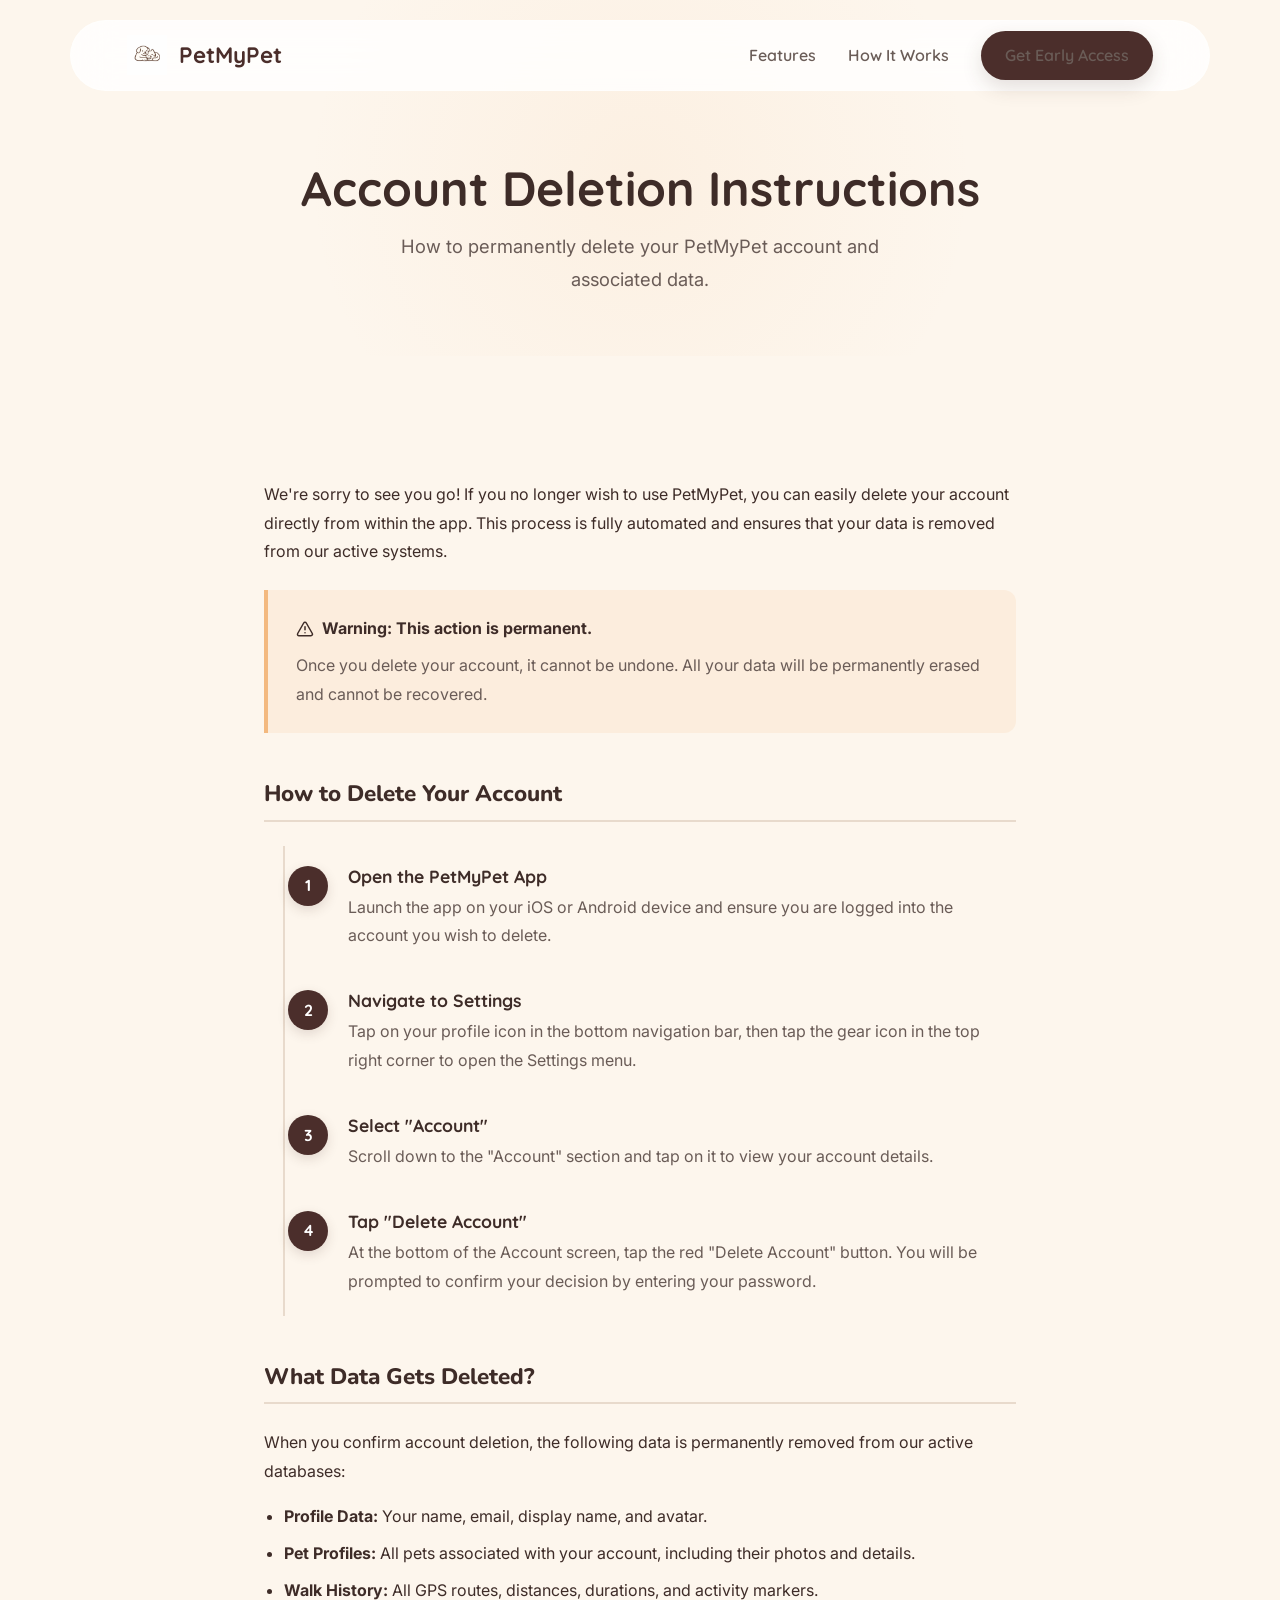
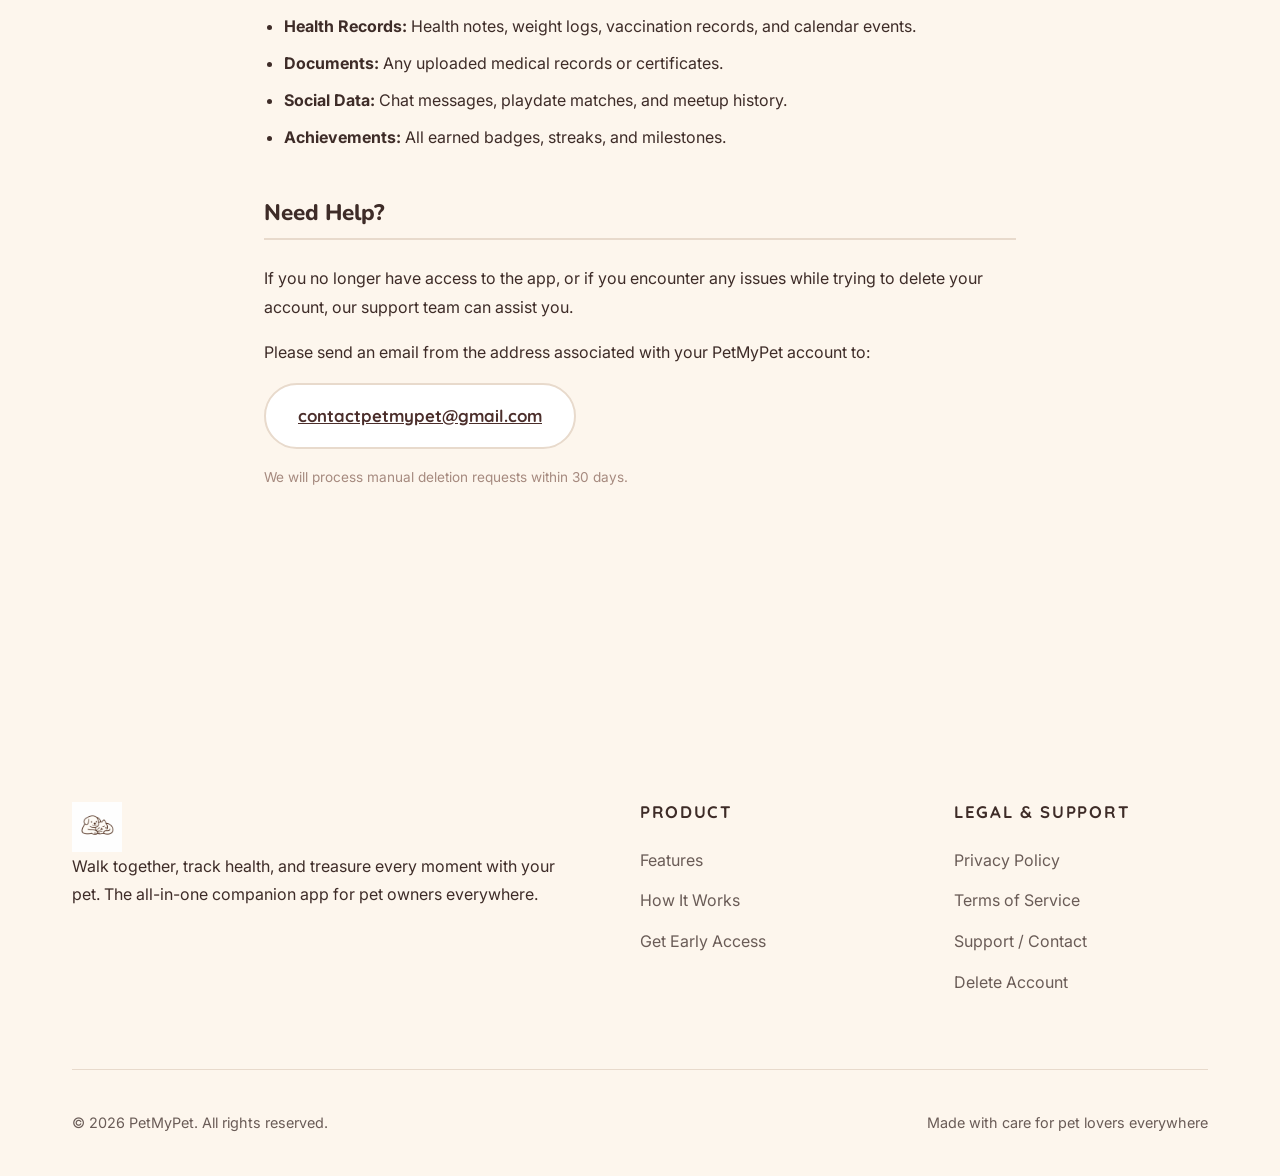
==== commit e48a1a50: "Comprehensive UI/UX overhaul: fix all broken styles, replace emojis with SVG icons, unify pre-launch" ====
--- a/delete-account.html
+++ b/delete-account.html
@@ -5,6 +5,10 @@
   <meta name="viewport" content="width=device-width, initial-scale=1.0" />
   <title>Account Deletion Instructions — PetMyPet</title>
   <meta name="description" content="Instructions on how to delete your PetMyPet account and data." />
+  <meta property="og:title" content="Account Deletion — PetMyPet" />
+  <meta property="og:description" content="How to permanently delete your PetMyPet account and associated data." />
+  <meta property="og:type" content="website" />
+  <link rel="icon" type="image/svg+xml" href="data:image/svg+xml,%3Csvg xmlns='http://www.w3.org/2000/svg' viewBox='0 0 24 24' fill='%234B2E2B'%3E%3Ccircle cx='11' cy='4' r='2'/%3E%3Ccircle cx='18' cy='8' r='2'/%3E%3Ccircle cx='4' cy='8' r='2'/%3E%3Cpath d='M12 12c-1.5 2-4 4-4 6.5a4 4 0 0 0 8 0c0-2.5-2.5-4.5-4-6.5z'/%3E%3C/svg%3E" />
   <link rel="stylesheet" href="css/style.css" />
   <link rel="preconnect" href="https://fonts.googleapis.com" />
   <link rel="preconnect" href="https://fonts.gstatic.com" crossorigin />
@@ -22,8 +26,7 @@
       <nav class="nav" aria-label="Main navigation">
         <a href="index.html#features">Features</a>
         <a href="index.html#how-it-works">How It Works</a>
-        <a href="index.html#screenshots">Screenshots</a>
-        <a href="index.html#download" class="btn btn-primary btn-sm">Download</a>
+        <a href="index.html#waitlist" class="btn btn-primary btn-sm">Get Early Access</a>
       </nav>
       <button class="hamburger" aria-label="Open menu" aria-expanded="false">
         <span></span><span></span><span></span>
@@ -33,8 +36,7 @@
   <nav class="mobile-nav" aria-label="Mobile navigation">
     <a href="index.html#features">Features</a>
     <a href="index.html#how-it-works">How It Works</a>
-    <a href="index.html#screenshots">Screenshots</a>
-    <a href="index.html#download">Download</a>
+    <a href="index.html#waitlist">Get Early Access</a>
   </nav>
 </header>
 
@@ -49,17 +51,20 @@
 <!-- CONTENT -->
 <section class="inner-content">
   <div class="container" style="max-width: 800px; margin: 0 auto; padding: 64px 24px 96px;">
-    
+
     <div class="inner-body">
       <p>We're sorry to see you go! If you no longer wish to use PetMyPet, you can easily delete your account directly from within the app. This process is fully automated and ensures that your data is removed from our active systems.</p>
 
       <div class="warning-box">
-        <strong>⚠️ Warning: This action is permanent.</strong>
+        <strong>
+          <svg width="18" height="18" viewBox="0 0 24 24" fill="none" stroke="currentColor" stroke-width="2" stroke-linecap="round" stroke-linejoin="round"><path d="m21.73 18-8-14a2 2 0 0 0-3.48 0l-8 14A2 2 0 0 0 4 21h16a2 2 0 0 0 1.73-3"/><path d="M12 9v4"/><path d="M12 17h.01"/></svg>
+          Warning: This action is permanent.
+        </strong>
         <p>Once you delete your account, it cannot be undone. All your data will be permanently erased and cannot be recovered.</p>
       </div>
 
       <h3 style="font-family: 'Nunito', sans-serif; font-weight: 800; font-size: 1.4rem; margin: 48px 0 24px; padding-bottom: 12px; border-bottom: 2px solid var(--border);">How to Delete Your Account</h3>
-      
+
       <div class="delete-steps">
         <div class="delete-step">
           <div class="delete-step-num">1</div>
@@ -72,7 +77,7 @@
           <div class="delete-step-num">2</div>
           <div class="delete-step-body">
             <h4>Navigate to Settings</h4>
-            <p>Tap on your profile icon in the bottom navigation bar, then tap the gear icon (⚙️) in the top right corner to open the Settings menu.</p>
+            <p>Tap on your profile icon in the bottom navigation bar, then tap the gear icon in the top right corner to open the Settings menu.</p>
           </div>
         </div>
         <div class="delete-step">
@@ -131,7 +136,7 @@
         <ul>
           <li><a href="index.html#features">Features</a></li>
           <li><a href="index.html#how-it-works">How It Works</a></li>
-          <li><a href="index.html#screenshots">Screenshots</a></li>
+          <li><a href="index.html#waitlist">Get Early Access</a></li>
         </ul>
       </div>
       <div class="footer-col">
@@ -146,7 +151,7 @@
     </div>
     <div class="footer-bottom">
       <p>&copy; 2026 PetMyPet. All rights reserved.</p>
-      <p>Made with 🐾 for pet lovers everywhere</p>
+      <p>Made with care for pet lovers everywhere</p>
     </div>
   </div>
 </footer>
--- a/css/style.css
+++ b/css/style.css
@@ -210,11 +210,7 @@
   box-shadow: var(--shadow-md);
   border-color: var(--primary);
 }
-.feature-card-icon {
-  font-size: 3rem;
-  margin-bottom: 24px;
-  display: block;
-}
+/* feature-card-icon styles are defined below in the icon section */
 .feature-card h3 {
   font-size: 1.5rem;
   margin-bottom: 16px;
@@ -330,6 +326,537 @@
 .footer ul li a { color: var(--text-sec); }
 .footer ul li a:hover { color: var(--primary); }
 
+/* --- Hamburger --- */
+.hamburger {
+  display: none;
+  flex-direction: column;
+  justify-content: center;
+  gap: 5px;
+  width: 36px;
+  height: 36px;
+  padding: 4px;
+  cursor: pointer;
+  z-index: 1001;
+}
+.hamburger span {
+  display: block;
+  width: 100%;
+  height: 2.5px;
+  background: var(--primary);
+  border-radius: 2px;
+  transition: var(--transition);
+  transform-origin: center;
+}
+
+/* --- Mobile Navigation --- */
+.mobile-nav {
+  display: none;
+  position: absolute;
+  top: calc(100% + 8px);
+  left: 16px;
+  right: 16px;
+  background: rgba(255, 255, 255, 0.96);
+  backdrop-filter: blur(20px);
+  -webkit-backdrop-filter: blur(20px);
+  border: 1px solid var(--border);
+  border-radius: var(--radius);
+  padding: 16px;
+  box-shadow: var(--shadow-md);
+  flex-direction: column;
+  gap: 4px;
+  z-index: 999;
+}
+.mobile-nav.open { display: flex; }
+.mobile-nav a {
+  display: block;
+  padding: 14px 20px;
+  font-family: 'Quicksand', sans-serif;
+  font-weight: 600;
+  font-size: 1.05rem;
+  color: var(--text);
+  border-radius: var(--radius-sm);
+  transition: var(--transition);
+}
+.mobile-nav a:hover { background: var(--surface); color: var(--primary); }
+
+/* --- Fade-in Animations --- */
+.fade-in {
+  opacity: 0;
+  transform: translateY(30px);
+  transition: opacity 0.7s cubic-bezier(0.165, 0.84, 0.44, 1),
+              transform 0.7s cubic-bezier(0.165, 0.84, 0.44, 1);
+}
+.fade-in.visible {
+  opacity: 1;
+  transform: translateY(0);
+}
+.fade-in-delay-1 { transition-delay: 0.1s; }
+.fade-in-delay-2 { transition-delay: 0.2s; }
+.fade-in-delay-3 { transition-delay: 0.3s; }
+
+/* --- Hero Badge --- */
+.hero-badge {
+  display: inline-flex;
+  align-items: center;
+  gap: 10px;
+  padding: 10px 20px;
+  background: var(--surface);
+  border: 1px solid var(--border);
+  border-radius: 100px;
+  font-family: 'Quicksand', sans-serif;
+  font-weight: 600;
+  font-size: 0.95rem;
+  color: var(--text-sec);
+  margin-bottom: 24px;
+}
+.hero-badge svg { flex-shrink: 0; }
+
+/* --- Phone Mockup --- */
+.phone-mockup {
+  width: 280px;
+  margin: 0 auto;
+  background: var(--white);
+  border-radius: 40px;
+  border: 4px solid var(--primary);
+  padding: 12px;
+  box-shadow: 0 30px 60px rgba(75,46,43,0.15), 0 10px 20px rgba(75,46,43,0.08);
+  position: relative;
+}
+.phone-screen {
+  background: var(--bg);
+  border-radius: 30px;
+  overflow: hidden;
+  padding: 16px;
+  min-height: 480px;
+}
+.phone-notch {
+  width: 100px;
+  height: 6px;
+  background: var(--border);
+  border-radius: 100px;
+  margin: 0 auto 20px;
+}
+.phone-ui { display: flex; flex-direction: column; gap: 16px; }
+.phone-ui-header {
+  display: flex;
+  align-items: center;
+  justify-content: space-between;
+}
+.phone-ui-title {
+  font-family: 'Quicksand', sans-serif;
+  font-weight: 700;
+  font-size: 1.1rem;
+  color: var(--text);
+  display: flex;
+  align-items: center;
+  gap: 6px;
+}
+.phone-ui-avatar {
+  width: 36px;
+  height: 36px;
+  border-radius: 50%;
+  background: var(--surface);
+  border: 2px solid var(--border);
+}
+.phone-ui-map {
+  background: var(--surface);
+  border-radius: var(--radius-sm);
+  height: 140px;
+  display: flex;
+  align-items: center;
+  justify-content: center;
+  color: var(--text-sec);
+}
+.phone-ui-card {
+  background: var(--white);
+  border-radius: var(--radius-sm);
+  padding: 16px;
+  border: 1px solid var(--border);
+}
+.phone-ui-card-title {
+  font-family: 'Quicksand', sans-serif;
+  font-weight: 700;
+  font-size: 0.85rem;
+  color: var(--text);
+  margin-bottom: 12px;
+}
+.phone-ui-bar-wrap { display: flex; flex-direction: column; gap: 8px; }
+.phone-ui-bar {
+  height: 8px;
+  background: var(--surface);
+  border-radius: 100px;
+  overflow: hidden;
+}
+.phone-ui-bar-fill {
+  height: 100%;
+  border-radius: 100px;
+  transition: width 1.5s cubic-bezier(0.165, 0.84, 0.44, 1);
+}
+.phone-ui-stats { display: grid; grid-template-columns: 1fr 1fr; gap: 12px; }
+.phone-ui-stat {
+  background: var(--white);
+  border-radius: var(--radius-sm);
+  padding: 14px;
+  text-align: center;
+  border: 1px solid var(--border);
+}
+.phone-ui-stat-val {
+  font-family: 'Quicksand', sans-serif;
+  font-weight: 800;
+  font-size: 1.2rem;
+  color: var(--primary);
+  display: flex;
+  align-items: center;
+  justify-content: center;
+  gap: 4px;
+}
+.phone-ui-stat-label {
+  font-size: 0.7rem;
+  color: var(--text-sec);
+  margin-top: 2px;
+}
+
+/* --- Section Heading Utilities --- */
+.section-heading {
+  font-size: clamp(2rem, 4vw, 3rem);
+  margin-bottom: 16px;
+}
+.section-subtext {
+  font-size: 1.15rem;
+  color: var(--text-sec);
+  max-width: 600px;
+  margin: 0 auto 60px;
+}
+
+/* --- Testimonials --- */
+.testimonials-grid {
+  display: grid;
+  grid-template-columns: repeat(auto-fit, minmax(300px, 1fr));
+  gap: 30px;
+}
+.testimonial-card {
+  background: var(--white);
+  padding: 40px;
+  border-radius: var(--radius);
+  border: 1px solid var(--border);
+  transition: var(--transition);
+}
+.testimonial-card:hover {
+  box-shadow: var(--shadow);
+  border-color: var(--primary);
+}
+.testimonial-text {
+  font-style: italic;
+  margin-bottom: 24px;
+  line-height: 1.7;
+  color: var(--text);
+}
+.testimonial-author {
+  display: flex;
+  align-items: center;
+  gap: 12px;
+}
+.testimonial-avatar {
+  width: 44px;
+  height: 44px;
+  border-radius: 50%;
+  background: var(--surface);
+  display: flex;
+  align-items: center;
+  justify-content: center;
+  color: var(--primary);
+  flex-shrink: 0;
+}
+.testimonial-info strong {
+  display: block;
+  font-family: 'Quicksand', sans-serif;
+  font-weight: 700;
+  color: var(--text);
+}
+.testimonial-info span {
+  font-size: 0.85rem;
+  color: var(--text-sec);
+}
+
+/* --- Step Connectors --- */
+@media (min-width: 1025px) {
+  .step-item { position: relative; }
+  .step-item:not(:last-child)::after {
+    content: '';
+    position: absolute;
+    top: 30px;
+    left: calc(50% + 50px);
+    width: calc(100% - 100px);
+    height: 2px;
+    background: repeating-linear-gradient(
+      90deg,
+      var(--border) 0,
+      var(--border) 8px,
+      transparent 8px,
+      transparent 16px
+    );
+  }
+}
+
+/* --- Feature Icon (SVG wrapper) --- */
+.feature-card-icon {
+  font-size: 3rem;
+  margin-bottom: 24px;
+  display: flex;
+  align-items: center;
+  justify-content: center;
+  width: 64px;
+  height: 64px;
+  background: var(--surface);
+  border-radius: 16px;
+  color: var(--primary);
+}
+
+/* --- Inner Page Hero --- */
+.inner-hero {
+  padding: 160px 0 60px;
+  text-align: center;
+  background: radial-gradient(circle at 50% 50%, rgba(243,185,127,0.1) 0%, transparent 50%);
+}
+.inner-hero h1 {
+  font-size: clamp(2rem, 4vw, 3rem);
+  margin-bottom: 12px;
+}
+.inner-hero p {
+  font-size: 1.15rem;
+  color: var(--text-sec);
+  max-width: 500px;
+  margin: 0 auto;
+}
+
+/* --- Inner Page Content --- */
+.inner-content {
+  padding: 60px 0 100px;
+}
+.inner-content-wrap {
+  display: grid;
+  grid-template-columns: 240px 1fr;
+  gap: 60px;
+  align-items: start;
+}
+
+/* --- Inner Page TOC --- */
+.inner-toc-wrap {
+  position: sticky;
+  top: 100px;
+}
+.inner-toc h4 {
+  font-size: 0.85rem;
+  text-transform: uppercase;
+  letter-spacing: 0.1em;
+  color: var(--text-sec);
+  margin-bottom: 16px;
+}
+.inner-toc ul { display: flex; flex-direction: column; gap: 4px; }
+.inner-toc a {
+  display: block;
+  padding: 8px 14px;
+  font-size: 0.88rem;
+  color: var(--text-sec);
+  border-radius: 8px;
+  border-left: 2px solid transparent;
+  transition: var(--transition);
+}
+.inner-toc a:hover { color: var(--primary); background: var(--surface); }
+.inner-toc a.active {
+  color: var(--primary);
+  background: var(--surface);
+  border-left-color: var(--primary);
+  font-weight: 600;
+}
+
+/* --- Inner Page Body --- */
+.inner-body {
+  max-width: 760px;
+}
+.inner-body h2 {
+  font-size: 1.6rem;
+  margin: 48px 0 16px;
+  padding-bottom: 12px;
+  border-bottom: 2px solid var(--border);
+}
+.inner-body h2:first-of-type { margin-top: 24px; }
+.inner-body h3 {
+  font-size: 1.2rem;
+  margin: 28px 0 12px;
+}
+.inner-body p { margin-bottom: 16px; }
+.inner-body ul {
+  list-style: disc;
+  padding-left: 24px;
+  margin-bottom: 16px;
+  display: flex;
+  flex-direction: column;
+  gap: 8px;
+}
+.inner-body a { color: var(--primary); text-decoration: underline; }
+.inner-body a:hover { color: var(--primary-hover); }
+
+/* --- Effective Date --- */
+.effective-date {
+  display: inline-block;
+  padding: 8px 18px;
+  background: var(--surface);
+  border-radius: 100px;
+  font-size: 0.9rem;
+  color: var(--text-sec);
+  margin-bottom: 32px;
+}
+
+/* --- FAQ --- */
+.faq-list { display: flex; flex-direction: column; gap: 12px; }
+.faq-item {
+  background: var(--white);
+  border: 1px solid var(--border);
+  border-radius: var(--radius-sm);
+  overflow: hidden;
+  transition: var(--transition);
+}
+.faq-item:hover { border-color: var(--muted); }
+.faq-question {
+  display: flex;
+  align-items: center;
+  justify-content: space-between;
+  width: 100%;
+  padding: 20px 24px;
+  font-family: 'Quicksand', sans-serif;
+  font-weight: 700;
+  font-size: 1.05rem;
+  color: var(--text);
+  text-align: left;
+  cursor: pointer;
+  background: none;
+  border: none;
+  gap: 16px;
+}
+.faq-arrow {
+  display: flex;
+  align-items: center;
+  justify-content: center;
+  flex-shrink: 0;
+  transition: transform 0.3s ease;
+  color: var(--text-sec);
+}
+.faq-item.open .faq-arrow { transform: rotate(180deg); }
+.faq-answer {
+  max-height: 0;
+  overflow: hidden;
+  transition: max-height 0.4s cubic-bezier(0.165, 0.84, 0.44, 1),
+              padding 0.4s cubic-bezier(0.165, 0.84, 0.44, 1);
+}
+.faq-item.open .faq-answer {
+  max-height: 300px;
+}
+.faq-answer p {
+  padding: 0 24px 20px;
+  color: var(--text-sec);
+  line-height: 1.7;
+}
+
+/* --- Warning Box --- */
+.warning-box {
+  background: rgba(243, 185, 127, 0.15);
+  border-left: 4px solid var(--orange);
+  border-radius: 0 var(--radius-sm) var(--radius-sm) 0;
+  padding: 24px 28px;
+  margin: 24px 0 32px;
+}
+.warning-box strong {
+  display: flex;
+  align-items: center;
+  gap: 8px;
+  margin-bottom: 8px;
+  color: var(--text);
+}
+.warning-box p {
+  color: var(--text-sec);
+  margin-bottom: 0;
+}
+
+/* --- Delete Steps --- */
+.delete-steps {
+  display: flex;
+  flex-direction: column;
+  gap: 0;
+  position: relative;
+  padding-left: 24px;
+}
+.delete-steps::before {
+  content: '';
+  position: absolute;
+  left: 19px;
+  top: 0;
+  bottom: 0;
+  width: 2px;
+  background: var(--border);
+}
+.delete-step {
+  display: flex;
+  gap: 20px;
+  padding: 20px 0;
+  position: relative;
+}
+.delete-step-num {
+  width: 40px;
+  height: 40px;
+  min-width: 40px;
+  background: var(--primary);
+  color: var(--white);
+  border-radius: 50%;
+  display: flex;
+  align-items: center;
+  justify-content: center;
+  font-family: 'Quicksand', sans-serif;
+  font-weight: 800;
+  font-size: 1rem;
+  position: relative;
+  z-index: 1;
+  box-shadow: 0 4px 12px rgba(75,46,43,0.15);
+}
+.delete-step-body h4 {
+  font-family: 'Quicksand', sans-serif;
+  font-weight: 700;
+  font-size: 1.1rem;
+  margin-bottom: 6px;
+}
+.delete-step-body p {
+  color: var(--text-sec);
+  margin-bottom: 0;
+}
+
+/* --- Inner Page Footer --- */
+.footer-top {
+  display: grid;
+  grid-template-columns: 2fr 1fr 1fr;
+  gap: 60px;
+  margin-bottom: 60px;
+}
+.footer-col h5 {
+  margin-bottom: 24px;
+  font-size: 1.05rem;
+  text-transform: uppercase;
+  letter-spacing: 0.1em;
+}
+.footer-col ul li { margin-bottom: 12px; }
+.footer-col ul li a { color: var(--text-sec); }
+.footer-col ul li a:hover { color: var(--primary); }
+.footer-bottom {
+  display: flex;
+  justify-content: space-between;
+  align-items: center;
+  padding-top: 40px;
+  border-top: 1px solid var(--border);
+}
+.footer-bottom p {
+  color: var(--text-sec);
+  font-size: 0.9rem;
+}
+
 /* --- Responsive --- */
 @media (max-width: 1024px) {
   .hero-inner { grid-template-columns: 1fr; text-align: center; }
@@ -337,12 +864,38 @@
   .hero-actions { justify-content: center; }
   .steps-container { grid-template-columns: 1fr; gap: 40px; }
   .footer-grid { grid-template-columns: 1fr 1fr; }
+  .footer-top { grid-template-columns: 1fr 1fr; }
+  .inner-content-wrap { grid-template-columns: 1fr; }
+  .inner-toc-wrap {
+    position: static;
+    border-bottom: 1px solid var(--border);
+    padding-bottom: 24px;
+    margin-bottom: 24px;
+  }
+  .inner-toc ul { flex-direction: row; flex-wrap: wrap; gap: 8px; }
+  .inner-toc a { font-size: 0.8rem; padding: 6px 12px; border-left: none; border-bottom: 2px solid transparent; }
+  .inner-toc a.active { border-left-color: transparent; border-bottom-color: var(--primary); }
 }
 @media (max-width: 768px) {
   .section { padding: 80px 0; }
   .header { width: calc(100% - 20px); top: 10px; }
   .nav { display: none; }
+  .hamburger { display: flex; }
   .waitlist-card { padding: 40px 20px; border-radius: 30px; }
   .waitlist-form { flex-direction: column; border-radius: 20px; gap: 10px; }
   .waitlist-form button { width: 100%; }
-}
+  .hero { padding: 140px 0 60px; }
+  .hero-badge { font-size: 0.85rem; }
+  .phone-mockup { width: 240px; }
+  .phone-screen { min-height: 400px; }
+  .features-grid { grid-template-columns: 1fr; }
+  .stats-container { flex-direction: column; align-items: center; }
+  .testimonials-grid { grid-template-columns: 1fr; }
+  .footer-grid { grid-template-columns: 1fr; gap: 40px; }
+  .footer-top { grid-template-columns: 1fr; gap: 40px; }
+  .footer-bottom { flex-direction: column; gap: 8px; text-align: center; }
+  .inner-hero { padding: 130px 0 40px; }
+  .inner-hero h1 { font-size: 1.8rem; }
+  .delete-steps { padding-left: 12px; }
+  .delete-steps::before { left: 7px; }
+}
